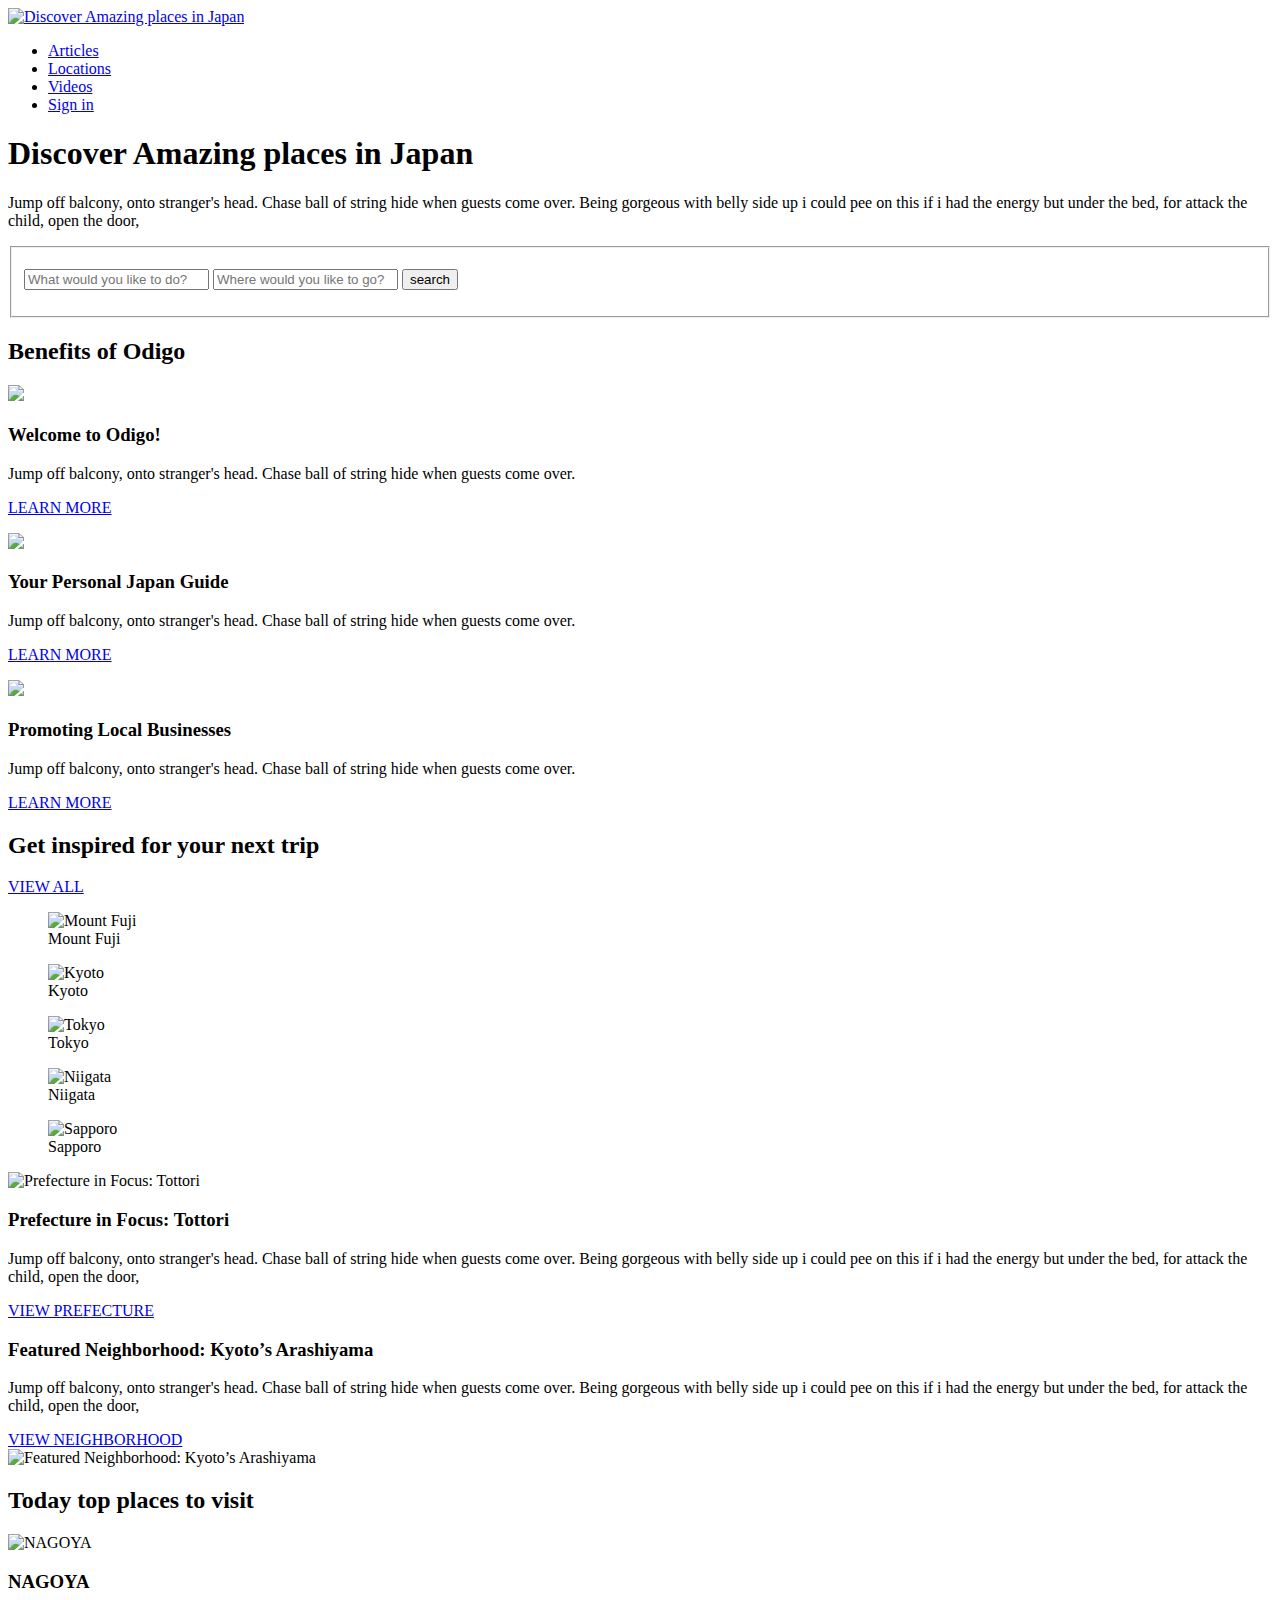
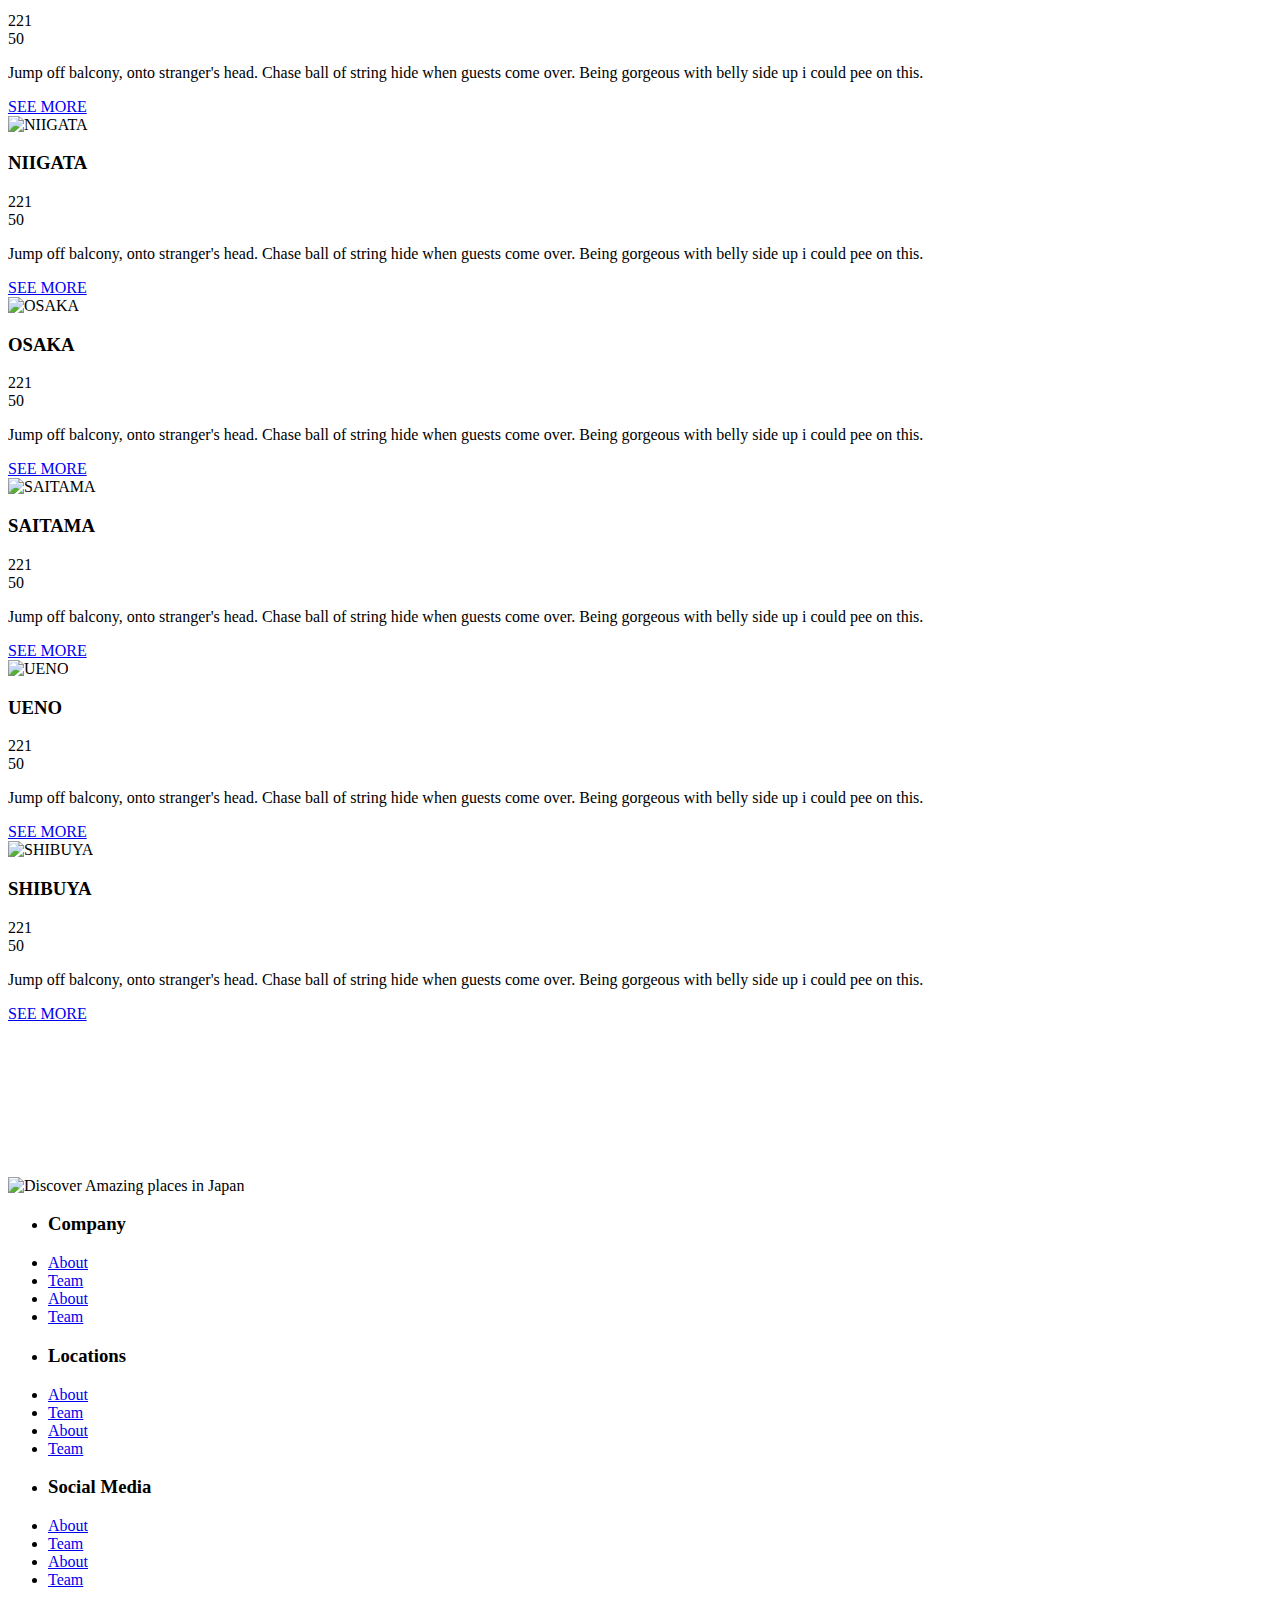
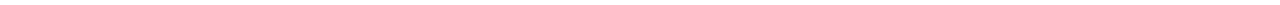
==== index.html @ 1b112a4b "Create index.html" ====
<!DOCTYPE html>
<html lang="en">
<head>
	<meta charecter="UTF-8"/>
	<meta name="viewport" content="width=device-width, initial-scale=1.0">
	<meta http-equiv="X-UA-Compatible" content="ie=edge">
	<title>Discover Amazing places in Japan</title>
	<link rel="stylesheet" href="./css/style.css">
</head>
<body>
	<!-- Header start -->
	<header class="header">
		<div class="wrapper">
			<div class="header_wrapper">
				<div class="header_logo">
					<a href="#!" class="header_logo-link">
						<img src="./img/svg/odigo-logo.svg" alt="Discover Amazing places in Japan" class="header_logo-pic">
					</a>
				</div>
				
				<nav class="header_nav">
					<ul class="header_list">
						<li class="header_item">
							<a href="#articles" class="header_link js-scroll">Articles</a>
						</li>
						<li class="header_item">
							<a href="#locations" class="header_link js-scroll">Locations</a>
						</li>
						<li class="header_item">
							<a href="#videos" class="header_link js-scroll">Videos</a>
						</li>
						<li class="header_item">
							<a href="#sign-in" class="header_link js-scroll">Sign in</a>
						</li>
					</ul>
					<div class="header_nav-close">
						<span class="header_nav-close-line"></span>
						<span class="header_nav-close-line"></span>
					</div>
				</nav>
				<div class="header_burger burger">
					<span class="burger_line burger_line_first"></span>
					<span class="burger_line burger_line_second"></span>
					<span class="burger_line burger_line_third"></span>
				</div>
			</div>
		</div>
	</header>
	<!-- Header end -->
	
	<main class="main">
	<!-- Intro start -->
		<section class="intro" id="sign-in">
			<div class="wrapper">
				<h1 class="intro_title">
					Discover Amazing places in Japan
				</h1>
				<p class="intro_subtitle">
					Jump off balcony, onto stranger's head. Chase ball of string hide when guests come over. Being gorgeous with belly side up i could pee on this if i had the energy but under the bed, for attack the child, open the door, 
				</p>
				<form class="search-form_wrap">
					<fieldset>
						<p class="search-form_info">
							<input type="text" name="user-like-to-do" class="search-form_field" placeholder="What would you like to do?">
							<input type="text" name="user-like-to-go" class="search-form_field" placeholder="Where would you like to go?">
							<button type="submit" class="search-form_submit">search</button>
						</p>
					</fieldset>
				</form>
			</div>
		</section>
		<!-- Intro end -->
		
		<!-- Benefits start -->
		<section class="benefits">
			<div class="benefits_wrap">
				<h2 class="benefits_title">
					Benefits of Odigo
				</h2>
				<div class="benefits_cards">
					<div class="benefits_card">
						<div class="benefits_card-pic">
							<img src="./img/svg/church-ico.svg" alt"Welcome to Odigo!" class="benefits_card_tumb">
						</div>
						<h3 class="benefits_card-title">
							Welcome to Odigo!
						</h3>
						<p class="benefits_card-desc">
							Jump off balcony, onto stranger's head. Chase ball of string hide when guests come over.
						<p>
						<a href="#!" class="benefits_card-more">
							LEARN MORE
						</a>
					</div>
					<div class="benefits_card">
						<div class="benefits_card-pic">
							<img src="./img/svg/person-ico.svg" alt"Your Personal Japan Guide" class="benefits_card_tumb">
						</div>
						<h3 class="benefits_card-title">
							Your Personal Japan Guide
						</h3>
						<p class="benefits_card-desc">
							Jump off balcony, onto stranger's head. Chase ball of string hide when guests come over.
						<p>
						<a href="#!" class="benefits_card-more">
							LEARN MORE
						</a>
					</div>
					<div class="benefits_card">
						<div class="benefits_card-pic">
							<img src="./img/svg/building-ico.svg" alt"Promoting Local Businesses" class="benefits_card_tumb">
						</div>
						<h3 class="benefits_card-title">
							Promoting Local Businesses
						</h3>
						<p class="benefits_card-desc">
							Jump off balcony, onto stranger's head. Chase ball of string hide when guests come over.
						<p>
						<a href="#!" class="benefits_card-more">
							LEARN MORE
						</a>
					</div>
				</div>
			</div>
		</section>
		<!-- Benefits end -->
		
		<!-- Places start -->
		
		<section class="places">
			<div class="wrapper-full">
				<div class="places_caption">
					<h2 class="places_title section-title">
						Get inspired for your next trip
					</h2>
					<a href="#!" class="places_view-all">VIEW ALL</a>
				</div>
				
				<div class="places_cards">
				
					<figure class="places_card places_card_size_lg">
						<img src="./img/place-1.jpg" alt="Mount Fuji" class="places_card-pic  places_card-pic_size_lg">
						<figcaption class="places_card-title">
							Mount Fuji
						</figcaption>
						<a href="#!" class="places_card-link"></a>
					</figure>
					
					<figure class="places_card places_card_size_lg">
						<img src="./img/place-2.jpg" alt="Kyoto" class="places_card-pic places_card-pic_size_lg">
						<figcaption class="places_card-title">
							Kyoto
						</figcaption>
						<a href="#!" class="places_card-link"></a>
					</figure>
					
					<figure class="places_card places_card_size_sm">
						<img src="./img/place-3.jpg" alt="Tokyo" class="places_card-pic places_card-pic_size_sm">
						<figcaption class="places_card-title">
							Tokyo
						</figcaption>
						<a href="#!" class="places_card-link"></a>
					</figure>
					
					<figure class="places_card places_card_size_sm">
						<img src="./img/place-4.jpg" alt="Niigata" class="places_card-pic places_card-pic_size_sm">
						<figcaption class="places_card-title">
							Niigata
						</figcaption>
						<a href="#!" class="places_card-link"></a>
					</figure>
					
					<figure class="places_card places_card_size_sm">
						<img src="./img/place-5.jpg" alt="Sapporo" class="places_card-pic places_card-pic_size_sm">
						<figcaption class="places_card-title">
							Sapporo
						</figcaption>
						<a href="#!" class="places_card-link"></a>
					</figure>
					
				</div>
			</div>
		</section>
		
		<!-- Places end -->
		
		<!-- Tours start -->
		
		<div class="tours" id="articles">
			<div class="wrapper-full">
			
				<div class="tours_tour tour">
					<div class="tour_pic">
						<img src="./img/tour-1.jpg" alt="Prefecture in Focus: Tottori" class="tour_thumb">
					</div>
					<div class="tour_info">
						<h3 class="tour_title">
							Prefecture in Focus: Tottori
						</h3>
						<p class="tour_desc">
							Jump off balcony, onto stranger's head. Chase ball of string hide when guests come over. Being gorgeous with belly side up i could pee on this if i had the energy but under the bed, for attack the child, open the door, 
						</p>
						<a href="#!" class="tour_more">VIEW PREFECTURE</a>
					</div>
				</div>
				
				<div class="tours_tour tour">
					<div class="tour_info">
						<h3 class="tour_title">
							Featured Neighborhood: Kyoto’s Arashiyama
						</h3>
						<p class="tour_desc">
							Jump off balcony, onto stranger's head. Chase ball of string hide when guests come over. Being gorgeous with belly side up i could pee on this if i had the energy but under the bed, for attack the child, open the door, 
						</p>
						<a href="#!" class="tour_more">VIEW NEIGHBORHOOD</a>
					</div>
					<div class="tour_pic tour_pic_mob-first">
						<img src="./img/tour-2.jpg" alt="Featured Neighborhood: Kyoto’s Arashiyama" class="tour_thumb">
					</div>
				</div>
				
			</div>
		</div>
		
		<!-- Tours end -->
		
		<!-- Top start -->
		
		<section class="top" id="locations">
			<div class="wrapper-full">
				<h2 class="top_title section-title">
					Today top places to visit
				</h2>
				
				<div class="top_cards">
					
					<div class="top_card">
						<div class="top_card-pic">
							<img src="./img/top-pic-1.jpg" alt="NAGOYA" class="top_card-thumb">
							<div class="top_card-stats">
								<h3 class="top_card-title">
									NAGOYA
								</h3>
								<div class="top_card-likes">
									<span class="top_card-likes-value">
										221
									</span>
								</div>
								<div class="top_card-commets">
									<span class="top_card-commets-value">
										50
									</span>
								</div>
							</div>
						</div>
						<p class="top_card-desc">
							Jump off balcony, onto stranger's head. Chase ball of string hide when guests come over. Being gorgeous with belly side up i could pee on this.
						</p>
						<a href="#!" class="top_card-more">SEE MORE</a>
					</div>
					
					<div class="top_card">
						<div class="top_card-pic">
							<img src="./img/top-pic-2.jpg" alt="NIIGATA" class="top_card-thumb">
							<div class="top_card-stats">
								<h3 class="top_card-title">
									NIIGATA
								</h3>
								<div class="top_card-likes">
									<span class="top_card-likes-value">
										221
									</span>
								</div>
								<div class="top_card-commets">
									<span class="top_card-commets-value">
										50
									</span>
								</div>
							</div>
						</div>
						<p class="top_card-desc">
							Jump off balcony, onto stranger's head. Chase ball of string hide when guests come over. Being gorgeous with belly side up i could pee on this.
						</p>
						<a href="#!" class="top_card-more">SEE MORE</a>
					</div>
					
					<div class="top_card">
						<div class="top_card-pic">
							<img src="./img/top-pic-3.jpg" alt="OSAKA" class="top_card-thumb">
							<div class="top_card-stats">
								<h3 class="top_card-title">
									OSAKA
								</h3>
								<div class="top_card-likes">
									<span class="top_card-likes-value">
										221
									</span>
								</div>
								<div class="top_card-commets">
									<span class="top_card-commets-value">
										50
									</span>
								</div>
							</div>
						</div>
						<p class="top_card-desc">
							Jump off balcony, onto stranger's head. Chase ball of string hide when guests come over. Being gorgeous with belly side up i could pee on this.
						</p>
						<a href="#!" class="top_card-more">SEE MORE</a>
					</div>
					
					<div class="top_card">
						<div class="top_card-pic">
							<img src="./img/top-pic-4.jpg" alt="SAITAMA" class="top_card-thumb">
							<div class="top_card-stats">
								<h3 class="top_card-title">
									SAITAMA
								</h3>
								<div class="top_card-likes">
									<span class="top_card-likes-value">
										221
									</span>
								</div>
								<div class="top_card-commets">
									<span class="top_card-commets-value">
										50
									</span>
								</div>
							</div>
						</div>
						<p class="top_card-desc">
							Jump off balcony, onto stranger's head. Chase ball of string hide when guests come over. Being gorgeous with belly side up i could pee on this.
						</p>
						<a href="#!" class="top_card-more">SEE MORE</a>
					</div>
					
					<div class="top_card">
						<div class="top_card-pic">
							<img src="./img/top-pic-5.jpg" alt="UENO" class="top_card-thumb">
							<div class="top_card-stats">
								<h3 class="top_card-title">
									UENO
								</h3>
								<div class="top_card-likes">
									<span class="top_card-likes-value">
										221
									</span>
								</div>
								<div class="top_card-commets">
									<span class="top_card-commets-value">
										50
									</span>
								</div>
							</div>
						</div>
						<p class="top_card-desc">
							Jump off balcony, onto stranger's head. Chase ball of string hide when guests come over. Being gorgeous with belly side up i could pee on this.
						</p>
						<a href="#!" class="top_card-more">SEE MORE</a>
					</div>
					
					<div class="top_card">
						<div class="top_card-pic">
							<img src="./img/top-pic-6.jpg" alt="SHIBUYA" class="top_card-thumb">
							<div class="top_card-stats">
								<h3 class="top_card-title">
									SHIBUYA
								</h3>
								<div class="top_card-likes">
									<span class="top_card-likes-value">
										221
									</span>
								</div>
								<div class="top_card-commets">
									<span class="top_card-commets-value">
										50
									</span>
								</div>
							</div>
						</div>
						<p class="top_card-desc">
							Jump off balcony, onto stranger's head. Chase ball of string hide when guests come over. Being gorgeous with belly side up i could pee on this.
						</p>
						<a href="#!" class="top_card-more">SEE MORE</a>
					</div>
					
				</div>
			</div>
		</section>
		<!-- Top end -->
		
		<!-- Videos start -->
		
		<div class="videos" id="videos">
			<div class="videos_wrapper">
				<div class="videos_item"></div>
				<iframe class="video_element" src="https://www.youtube.com/embed/Gb0TQ7VeApY" title="YouTube video player" frameborder="0" allow="accelerometer; autoplay; clipboard-write; encrypted-media; gyroscope; picture-in-picture; web-share" allowfullscreen></iframe>
			</div>
		</div>
		
		<!-- Videos end -->
	</main>
	
	<footer class="footer">
		<div class="wrapper">
			<div class="footer_item">
				<div class="footer_logo">
					<img src="./img/svg/odigo-logo-footer.svg" alt="Discover Amazing places in Japan">
				</div>
				<nav class="footer_nav">
					<ul class="footer_menu">
						<li class="footer_menu-item">
							<h3 class="footer_menu-title">Company</h3>
						</li>
						<li class="footer_menu-item">
							<a href="#!" class="footer_menu-link">About</a>
						</li>
						<li class="footer_menu-item">
							<a href="#!" class="footer_menu-link">Team</a>
						</li>
						<li class="footer_menu-item">
							<a href="#!" class="footer_menu-link">About</a>
						</li>
						<li class="footer_menu-item">
							<a href="#!" class="footer_menu-link">Team</a>
						</li>
					</ul>
					<ul class="footer_menu">
						<li class="footer_menu-item">
							<h3 class="footer_menu-title">Locations</h3>
						</li>
						<li class="footer_menu-item">
							<a href="#!" class="footer_menu-link">About</a>
						</li>
						<li class="footer_menu-item">
							<a href="#!" class="footer_menu-link">Team</a>
						</li>
						<li class="footer_menu-item">
							<a href="#!" class="footer_menu-link">About</a>
						</li>
						<li class="footer_menu-item">
							<a href="#!" class="footer_menu-link">Team</a>
						</li>
					</ul>
					<ul class="footer_menu">
						<li class="footer_menu-item">
							<h3 class="footer_menu-title">Social Media</h3>
						</li>
						<li class="footer_menu-item">
							<a href="#!" class="footer_menu-link">About</a>
						</li>
						<li class="footer_menu-item">
							<a href="#!" class="footer_menu-link">Team</a>
						</li>
						<li class="footer_menu-item">
							<a href="#!" class="footer_menu-link">About</a>
						</li>
						<li class="footer_menu-item">
							<a href="#!" class="footer_menu-link">Team</a>
						</li>
					</ul>
				</nav>
			</div>
		</div>
	</footer>
	<script src="./js/main.js"></script>
</body>
</html>
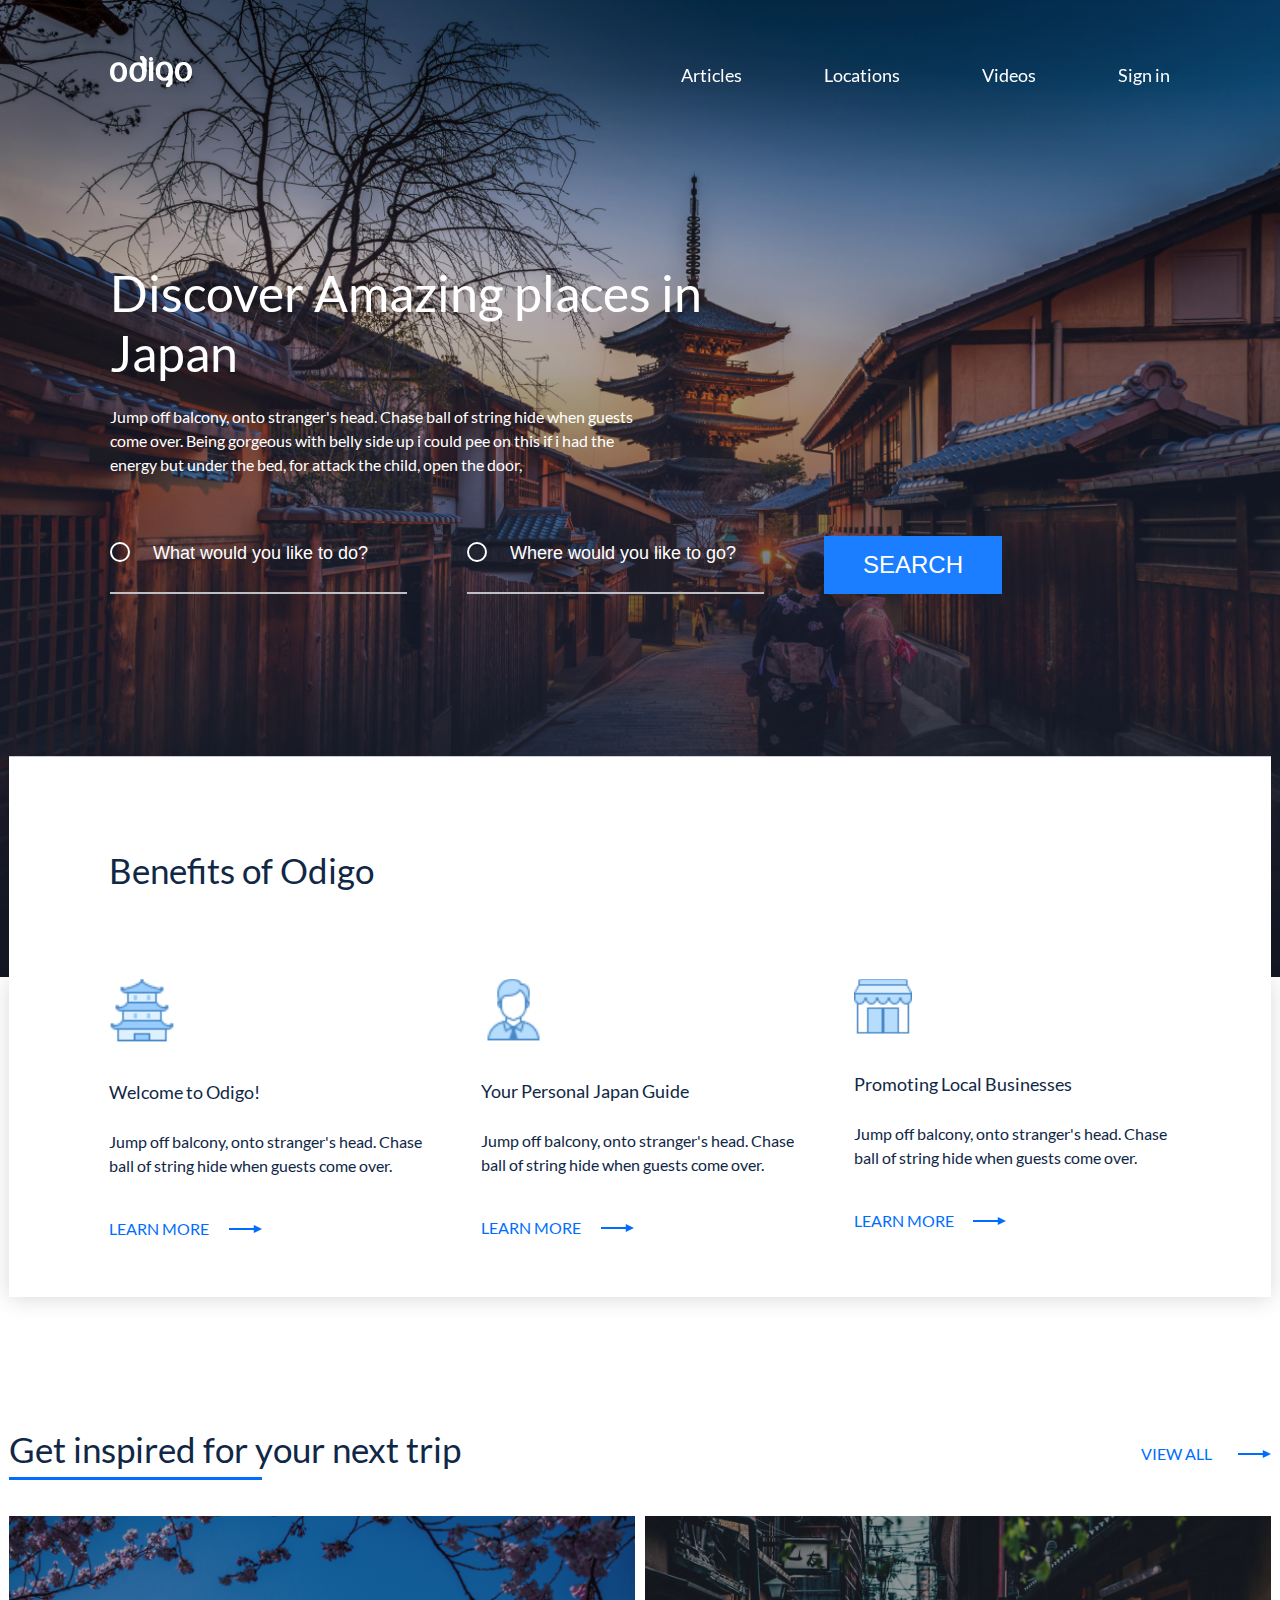
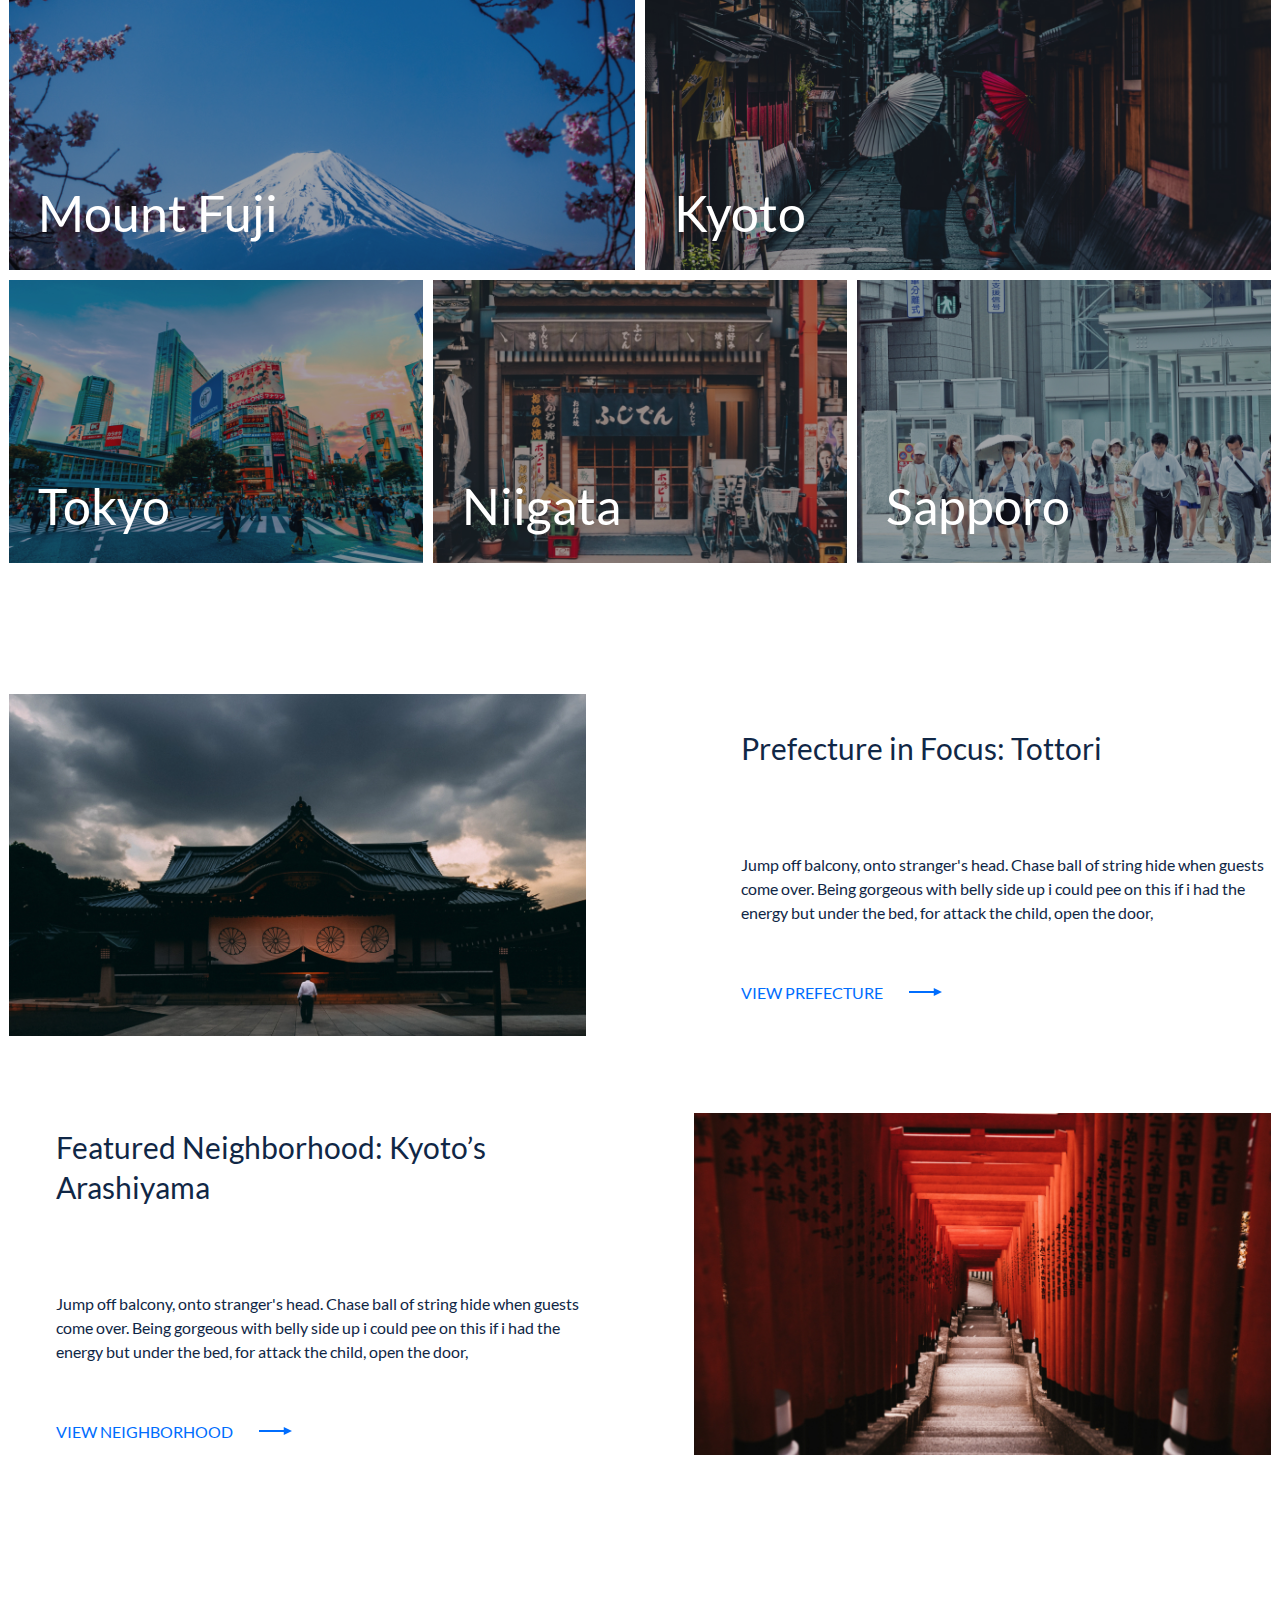
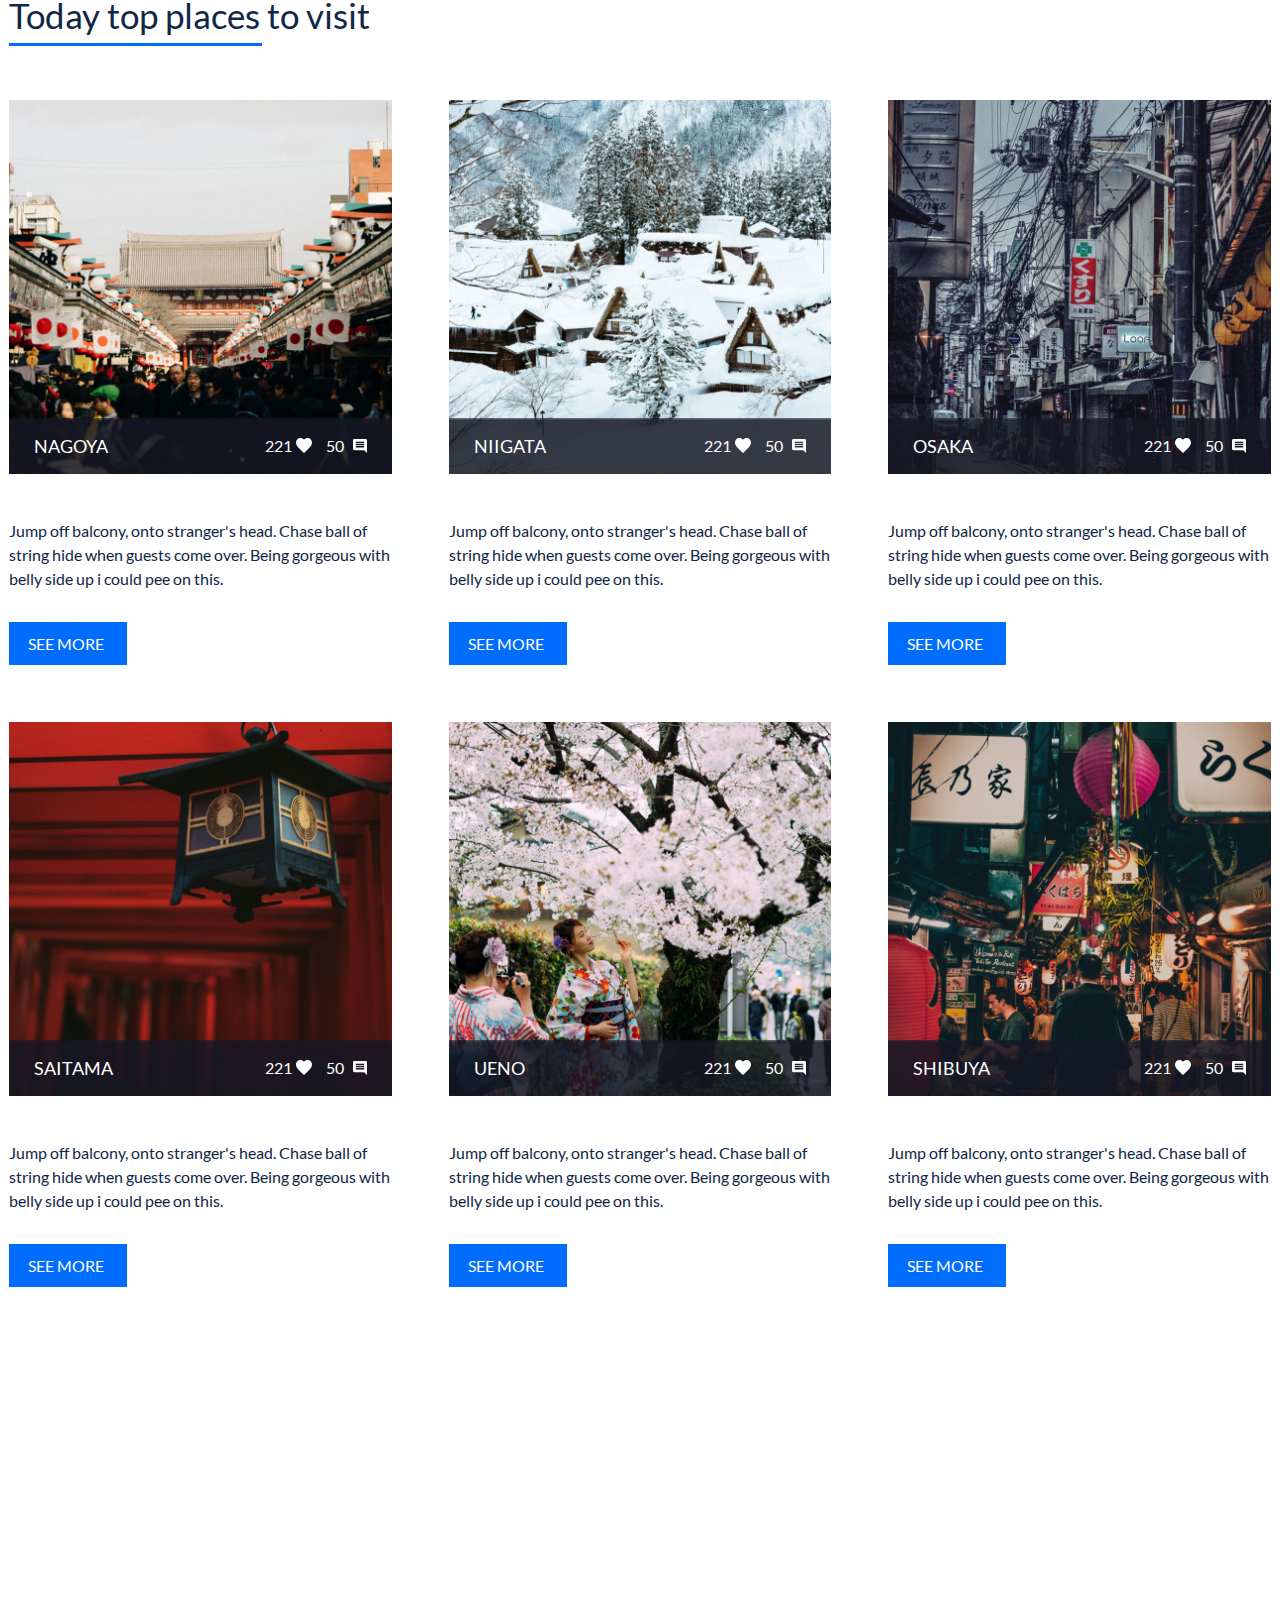
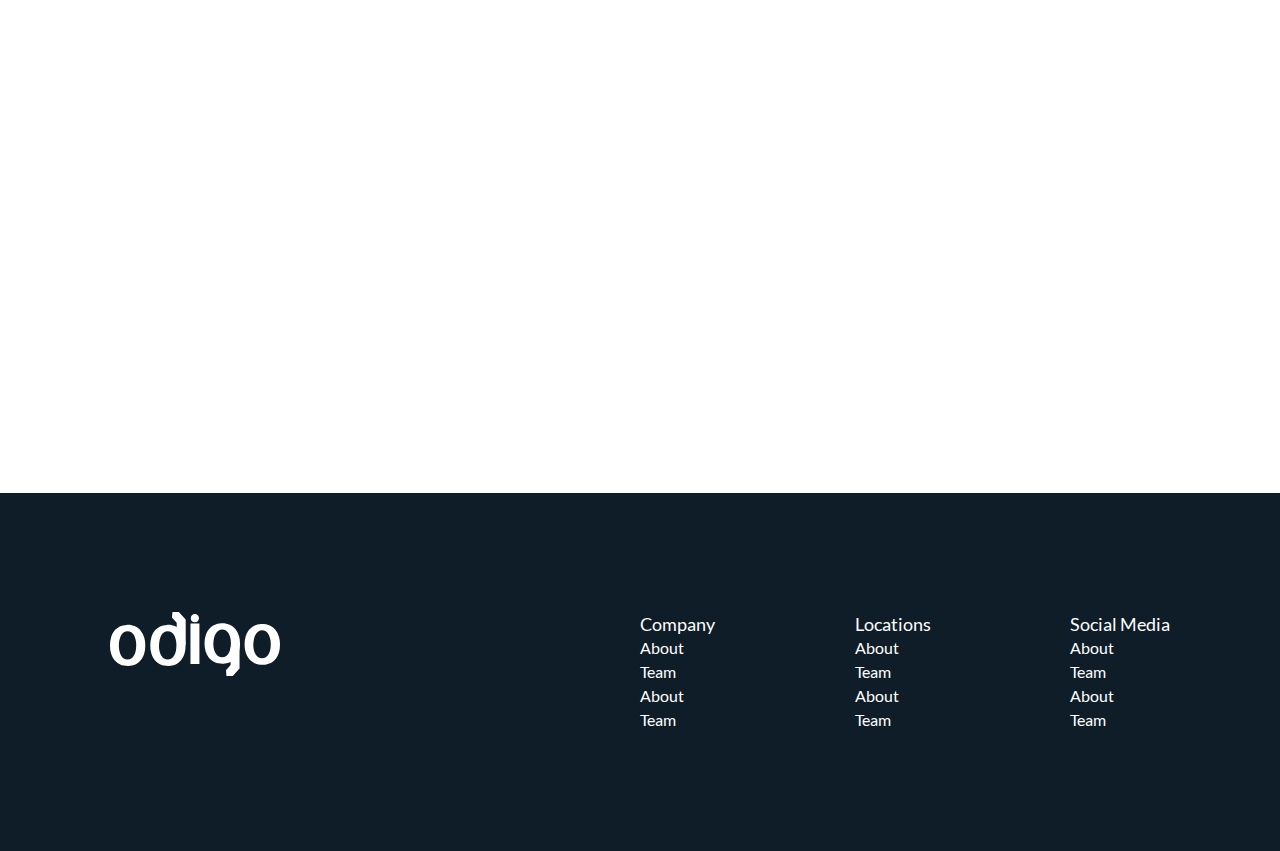
==== commit e504f15f: "Add files via upload" ====
--- a/index.html
+++ b/index.html
@@ -1,468 +1,468 @@
-<!DOCTYPE html>
-<html lang="en">
-<head>
-	<meta charecter="UTF-8"/>
-	<meta name="viewport" content="width=device-width, initial-scale=1.0">
-	<meta http-equiv="X-UA-Compatible" content="ie=edge">
-	<title>Discover Amazing places in Japan</title>
-	<link rel="stylesheet" href="./css/style.css">
-</head>
-<body>
-	<!-- Header start -->
-	<header class="header">
-		<div class="wrapper">
-			<div class="header_wrapper">
-				<div class="header_logo">
-					<a href="#!" class="header_logo-link">
-						<img src="./img/svg/odigo-logo.svg" alt="Discover Amazing places in Japan" class="header_logo-pic">
-					</a>
-				</div>
-				
-				<nav class="header_nav">
-					<ul class="header_list">
-						<li class="header_item">
-							<a href="#articles" class="header_link js-scroll">Articles</a>
-						</li>
-						<li class="header_item">
-							<a href="#locations" class="header_link js-scroll">Locations</a>
-						</li>
-						<li class="header_item">
-							<a href="#videos" class="header_link js-scroll">Videos</a>
-						</li>
-						<li class="header_item">
-							<a href="#sign-in" class="header_link js-scroll">Sign in</a>
-						</li>
-					</ul>
-					<div class="header_nav-close">
-						<span class="header_nav-close-line"></span>
-						<span class="header_nav-close-line"></span>
-					</div>
-				</nav>
-				<div class="header_burger burger">
-					<span class="burger_line burger_line_first"></span>
-					<span class="burger_line burger_line_second"></span>
-					<span class="burger_line burger_line_third"></span>
-				</div>
-			</div>
-		</div>
-	</header>
-	<!-- Header end -->
-	
-	<main class="main">
-	<!-- Intro start -->
-		<section class="intro" id="sign-in">
-			<div class="wrapper">
-				<h1 class="intro_title">
-					Discover Amazing places in Japan
-				</h1>
-				<p class="intro_subtitle">
-					Jump off balcony, onto stranger's head. Chase ball of string hide when guests come over. Being gorgeous with belly side up i could pee on this if i had the energy but under the bed, for attack the child, open the door, 
-				</p>
-				<form class="search-form_wrap">
-					<fieldset>
-						<p class="search-form_info">
-							<input type="text" name="user-like-to-do" class="search-form_field" placeholder="What would you like to do?">
-							<input type="text" name="user-like-to-go" class="search-form_field" placeholder="Where would you like to go?">
-							<button type="submit" class="search-form_submit">search</button>
-						</p>
-					</fieldset>
-				</form>
-			</div>
-		</section>
-		<!-- Intro end -->
-		
-		<!-- Benefits start -->
-		<section class="benefits">
-			<div class="benefits_wrap">
-				<h2 class="benefits_title">
-					Benefits of Odigo
-				</h2>
-				<div class="benefits_cards">
-					<div class="benefits_card">
-						<div class="benefits_card-pic">
-							<img src="./img/svg/church-ico.svg" alt"Welcome to Odigo!" class="benefits_card_tumb">
-						</div>
-						<h3 class="benefits_card-title">
-							Welcome to Odigo!
-						</h3>
-						<p class="benefits_card-desc">
-							Jump off balcony, onto stranger's head. Chase ball of string hide when guests come over.
-						<p>
-						<a href="#!" class="benefits_card-more">
-							LEARN MORE
-						</a>
-					</div>
-					<div class="benefits_card">
-						<div class="benefits_card-pic">
-							<img src="./img/svg/person-ico.svg" alt"Your Personal Japan Guide" class="benefits_card_tumb">
-						</div>
-						<h3 class="benefits_card-title">
-							Your Personal Japan Guide
-						</h3>
-						<p class="benefits_card-desc">
-							Jump off balcony, onto stranger's head. Chase ball of string hide when guests come over.
-						<p>
-						<a href="#!" class="benefits_card-more">
-							LEARN MORE
-						</a>
-					</div>
-					<div class="benefits_card">
-						<div class="benefits_card-pic">
-							<img src="./img/svg/building-ico.svg" alt"Promoting Local Businesses" class="benefits_card_tumb">
-						</div>
-						<h3 class="benefits_card-title">
-							Promoting Local Businesses
-						</h3>
-						<p class="benefits_card-desc">
-							Jump off balcony, onto stranger's head. Chase ball of string hide when guests come over.
-						<p>
-						<a href="#!" class="benefits_card-more">
-							LEARN MORE
-						</a>
-					</div>
-				</div>
-			</div>
-		</section>
-		<!-- Benefits end -->
-		
-		<!-- Places start -->
-		
-		<section class="places">
-			<div class="wrapper-full">
-				<div class="places_caption">
-					<h2 class="places_title section-title">
-						Get inspired for your next trip
-					</h2>
-					<a href="#!" class="places_view-all">VIEW ALL</a>
-				</div>
-				
-				<div class="places_cards">
-				
-					<figure class="places_card places_card_size_lg">
-						<img src="./img/place-1.jpg" alt="Mount Fuji" class="places_card-pic  places_card-pic_size_lg">
-						<figcaption class="places_card-title">
-							Mount Fuji
-						</figcaption>
-						<a href="#!" class="places_card-link"></a>
-					</figure>
-					
-					<figure class="places_card places_card_size_lg">
-						<img src="./img/place-2.jpg" alt="Kyoto" class="places_card-pic places_card-pic_size_lg">
-						<figcaption class="places_card-title">
-							Kyoto
-						</figcaption>
-						<a href="#!" class="places_card-link"></a>
-					</figure>
-					
-					<figure class="places_card places_card_size_sm">
-						<img src="./img/place-3.jpg" alt="Tokyo" class="places_card-pic places_card-pic_size_sm">
-						<figcaption class="places_card-title">
-							Tokyo
-						</figcaption>
-						<a href="#!" class="places_card-link"></a>
-					</figure>
-					
-					<figure class="places_card places_card_size_sm">
-						<img src="./img/place-4.jpg" alt="Niigata" class="places_card-pic places_card-pic_size_sm">
-						<figcaption class="places_card-title">
-							Niigata
-						</figcaption>
-						<a href="#!" class="places_card-link"></a>
-					</figure>
-					
-					<figure class="places_card places_card_size_sm">
-						<img src="./img/place-5.jpg" alt="Sapporo" class="places_card-pic places_card-pic_size_sm">
-						<figcaption class="places_card-title">
-							Sapporo
-						</figcaption>
-						<a href="#!" class="places_card-link"></a>
-					</figure>
-					
-				</div>
-			</div>
-		</section>
-		
-		<!-- Places end -->
-		
-		<!-- Tours start -->
-		
-		<div class="tours" id="articles">
-			<div class="wrapper-full">
-			
-				<div class="tours_tour tour">
-					<div class="tour_pic">
-						<img src="./img/tour-1.jpg" alt="Prefecture in Focus: Tottori" class="tour_thumb">
-					</div>
-					<div class="tour_info">
-						<h3 class="tour_title">
-							Prefecture in Focus: Tottori
-						</h3>
-						<p class="tour_desc">
-							Jump off balcony, onto stranger's head. Chase ball of string hide when guests come over. Being gorgeous with belly side up i could pee on this if i had the energy but under the bed, for attack the child, open the door, 
-						</p>
-						<a href="#!" class="tour_more">VIEW PREFECTURE</a>
-					</div>
-				</div>
-				
-				<div class="tours_tour tour">
-					<div class="tour_info">
-						<h3 class="tour_title">
-							Featured Neighborhood: Kyoto’s Arashiyama
-						</h3>
-						<p class="tour_desc">
-							Jump off balcony, onto stranger's head. Chase ball of string hide when guests come over. Being gorgeous with belly side up i could pee on this if i had the energy but under the bed, for attack the child, open the door, 
-						</p>
-						<a href="#!" class="tour_more">VIEW NEIGHBORHOOD</a>
-					</div>
-					<div class="tour_pic tour_pic_mob-first">
-						<img src="./img/tour-2.jpg" alt="Featured Neighborhood: Kyoto’s Arashiyama" class="tour_thumb">
-					</div>
-				</div>
-				
-			</div>
-		</div>
-		
-		<!-- Tours end -->
-		
-		<!-- Top start -->
-		
-		<section class="top" id="locations">
-			<div class="wrapper-full">
-				<h2 class="top_title section-title">
-					Today top places to visit
-				</h2>
-				
-				<div class="top_cards">
-					
-					<div class="top_card">
-						<div class="top_card-pic">
-							<img src="./img/top-pic-1.jpg" alt="NAGOYA" class="top_card-thumb">
-							<div class="top_card-stats">
-								<h3 class="top_card-title">
-									NAGOYA
-								</h3>
-								<div class="top_card-likes">
-									<span class="top_card-likes-value">
-										221
-									</span>
-								</div>
-								<div class="top_card-commets">
-									<span class="top_card-commets-value">
-										50
-									</span>
-								</div>
-							</div>
-						</div>
-						<p class="top_card-desc">
-							Jump off balcony, onto stranger's head. Chase ball of string hide when guests come over. Being gorgeous with belly side up i could pee on this.
-						</p>
-						<a href="#!" class="top_card-more">SEE MORE</a>
-					</div>
-					
-					<div class="top_card">
-						<div class="top_card-pic">
-							<img src="./img/top-pic-2.jpg" alt="NIIGATA" class="top_card-thumb">
-							<div class="top_card-stats">
-								<h3 class="top_card-title">
-									NIIGATA
-								</h3>
-								<div class="top_card-likes">
-									<span class="top_card-likes-value">
-										221
-									</span>
-								</div>
-								<div class="top_card-commets">
-									<span class="top_card-commets-value">
-										50
-									</span>
-								</div>
-							</div>
-						</div>
-						<p class="top_card-desc">
-							Jump off balcony, onto stranger's head. Chase ball of string hide when guests come over. Being gorgeous with belly side up i could pee on this.
-						</p>
-						<a href="#!" class="top_card-more">SEE MORE</a>
-					</div>
-					
-					<div class="top_card">
-						<div class="top_card-pic">
-							<img src="./img/top-pic-3.jpg" alt="OSAKA" class="top_card-thumb">
-							<div class="top_card-stats">
-								<h3 class="top_card-title">
-									OSAKA
-								</h3>
-								<div class="top_card-likes">
-									<span class="top_card-likes-value">
-										221
-									</span>
-								</div>
-								<div class="top_card-commets">
-									<span class="top_card-commets-value">
-										50
-									</span>
-								</div>
-							</div>
-						</div>
-						<p class="top_card-desc">
-							Jump off balcony, onto stranger's head. Chase ball of string hide when guests come over. Being gorgeous with belly side up i could pee on this.
-						</p>
-						<a href="#!" class="top_card-more">SEE MORE</a>
-					</div>
-					
-					<div class="top_card">
-						<div class="top_card-pic">
-							<img src="./img/top-pic-4.jpg" alt="SAITAMA" class="top_card-thumb">
-							<div class="top_card-stats">
-								<h3 class="top_card-title">
-									SAITAMA
-								</h3>
-								<div class="top_card-likes">
-									<span class="top_card-likes-value">
-										221
-									</span>
-								</div>
-								<div class="top_card-commets">
-									<span class="top_card-commets-value">
-										50
-									</span>
-								</div>
-							</div>
-						</div>
-						<p class="top_card-desc">
-							Jump off balcony, onto stranger's head. Chase ball of string hide when guests come over. Being gorgeous with belly side up i could pee on this.
-						</p>
-						<a href="#!" class="top_card-more">SEE MORE</a>
-					</div>
-					
-					<div class="top_card">
-						<div class="top_card-pic">
-							<img src="./img/top-pic-5.jpg" alt="UENO" class="top_card-thumb">
-							<div class="top_card-stats">
-								<h3 class="top_card-title">
-									UENO
-								</h3>
-								<div class="top_card-likes">
-									<span class="top_card-likes-value">
-										221
-									</span>
-								</div>
-								<div class="top_card-commets">
-									<span class="top_card-commets-value">
-										50
-									</span>
-								</div>
-							</div>
-						</div>
-						<p class="top_card-desc">
-							Jump off balcony, onto stranger's head. Chase ball of string hide when guests come over. Being gorgeous with belly side up i could pee on this.
-						</p>
-						<a href="#!" class="top_card-more">SEE MORE</a>
-					</div>
-					
-					<div class="top_card">
-						<div class="top_card-pic">
-							<img src="./img/top-pic-6.jpg" alt="SHIBUYA" class="top_card-thumb">
-							<div class="top_card-stats">
-								<h3 class="top_card-title">
-									SHIBUYA
-								</h3>
-								<div class="top_card-likes">
-									<span class="top_card-likes-value">
-										221
-									</span>
-								</div>
-								<div class="top_card-commets">
-									<span class="top_card-commets-value">
-										50
-									</span>
-								</div>
-							</div>
-						</div>
-						<p class="top_card-desc">
-							Jump off balcony, onto stranger's head. Chase ball of string hide when guests come over. Being gorgeous with belly side up i could pee on this.
-						</p>
-						<a href="#!" class="top_card-more">SEE MORE</a>
-					</div>
-					
-				</div>
-			</div>
-		</section>
-		<!-- Top end -->
-		
-		<!-- Videos start -->
-		
-		<div class="videos" id="videos">
-			<div class="videos_wrapper">
-				<div class="videos_item"></div>
-				<iframe class="video_element" src="https://www.youtube.com/embed/Gb0TQ7VeApY" title="YouTube video player" frameborder="0" allow="accelerometer; autoplay; clipboard-write; encrypted-media; gyroscope; picture-in-picture; web-share" allowfullscreen></iframe>
-			</div>
-		</div>
-		
-		<!-- Videos end -->
-	</main>
-	
-	<footer class="footer">
-		<div class="wrapper">
-			<div class="footer_item">
-				<div class="footer_logo">
-					<img src="./img/svg/odigo-logo-footer.svg" alt="Discover Amazing places in Japan">
-				</div>
-				<nav class="footer_nav">
-					<ul class="footer_menu">
-						<li class="footer_menu-item">
-							<h3 class="footer_menu-title">Company</h3>
-						</li>
-						<li class="footer_menu-item">
-							<a href="#!" class="footer_menu-link">About</a>
-						</li>
-						<li class="footer_menu-item">
-							<a href="#!" class="footer_menu-link">Team</a>
-						</li>
-						<li class="footer_menu-item">
-							<a href="#!" class="footer_menu-link">About</a>
-						</li>
-						<li class="footer_menu-item">
-							<a href="#!" class="footer_menu-link">Team</a>
-						</li>
-					</ul>
-					<ul class="footer_menu">
-						<li class="footer_menu-item">
-							<h3 class="footer_menu-title">Locations</h3>
-						</li>
-						<li class="footer_menu-item">
-							<a href="#!" class="footer_menu-link">About</a>
-						</li>
-						<li class="footer_menu-item">
-							<a href="#!" class="footer_menu-link">Team</a>
-						</li>
-						<li class="footer_menu-item">
-							<a href="#!" class="footer_menu-link">About</a>
-						</li>
-						<li class="footer_menu-item">
-							<a href="#!" class="footer_menu-link">Team</a>
-						</li>
-					</ul>
-					<ul class="footer_menu">
-						<li class="footer_menu-item">
-							<h3 class="footer_menu-title">Social Media</h3>
-						</li>
-						<li class="footer_menu-item">
-							<a href="#!" class="footer_menu-link">About</a>
-						</li>
-						<li class="footer_menu-item">
-							<a href="#!" class="footer_menu-link">Team</a>
-						</li>
-						<li class="footer_menu-item">
-							<a href="#!" class="footer_menu-link">About</a>
-						</li>
-						<li class="footer_menu-item">
-							<a href="#!" class="footer_menu-link">Team</a>
-						</li>
-					</ul>
-				</nav>
-			</div>
-		</div>
-	</footer>
-	<script src="./js/main.js"></script>
-</body>
-</html>
+<!DOCTYPE html>
+<html lang="en">
+<head>
+	<meta charecter="UTF-8"/>
+	<meta name="viewport" content="width=device-width, initial-scale=1.0">
+	<meta http-equiv="X-UA-Compatible" content="ie=edge">
+	<title>Discover Amazing places in Japan</title>
+	<link rel="stylesheet" href="./css/style.css">
+</head>
+<body>
+	<!-- Header start -->
+	<header class="header">
+		<div class="wrapper">
+			<div class="header_wrapper">
+				<div class="header_logo">
+					<a href="#!" class="header_logo-link">
+						<img src="./img/svg/odigo-logo.svg" alt="Discover Amazing places in Japan" class="header_logo-pic">
+					</a>
+				</div>
+				
+				<nav class="header_nav">
+					<ul class="header_list">
+						<li class="header_item">
+							<a href="#articles" class="header_link js-scroll">Articles</a>
+						</li>
+						<li class="header_item">
+							<a href="#locations" class="header_link js-scroll">Locations</a>
+						</li>
+						<li class="header_item">
+							<a href="#videos" class="header_link js-scroll">Videos</a>
+						</li>
+						<li class="header_item">
+							<a href="#sign-in" class="header_link js-scroll">Sign in</a>
+						</li>
+					</ul>
+					<div class="header_nav-close">
+						<span class="header_nav-close-line"></span>
+						<span class="header_nav-close-line"></span>
+					</div>
+				</nav>
+				<div class="header_burger burger">
+					<span class="burger_line burger_line_first"></span>
+					<span class="burger_line burger_line_second"></span>
+					<span class="burger_line burger_line_third"></span>
+				</div>
+			</div>
+		</div>
+	</header>
+	<!-- Header end -->
+	
+	<main class="main">
+	<!-- Intro start -->
+		<section class="intro" id="sign-in">
+			<div class="wrapper">
+				<h1 class="intro_title">
+					Discover Amazing places in Japan
+				</h1>
+				<p class="intro_subtitle">
+					Jump off balcony, onto stranger's head. Chase ball of string hide when guests come over. Being gorgeous with belly side up i could pee on this if i had the energy but under the bed, for attack the child, open the door, 
+				</p>
+				<form class="search-form_wrap">
+					<fieldset>
+						<p class="search-form_info">
+							<input type="text" name="user-like-to-do" class="search-form_field" placeholder="What would you like to do?">
+							<input type="text" name="user-like-to-go" class="search-form_field" placeholder="Where would you like to go?">
+							<button type="submit" class="search-form_submit">search</button>
+						</p>
+					</fieldset>
+				</form>
+			</div>
+		</section>
+		<!-- Intro end -->
+		
+		<!-- Benefits start -->
+		<section class="benefits">
+			<div class="benefits_wrap">
+				<h2 class="benefits_title">
+					Benefits of Odigo
+				</h2>
+				<div class="benefits_cards">
+					<div class="benefits_card">
+						<div class="benefits_card-pic">
+							<img src="./img/svg/church-ico.svg" alt"Welcome to Odigo!" class="benefits_card_tumb">
+						</div>
+						<h3 class="benefits_card-title">
+							Welcome to Odigo!
+						</h3>
+						<p class="benefits_card-desc">
+							Jump off balcony, onto stranger's head. Chase ball of string hide when guests come over.
+						<p>
+						<a href="#!" class="benefits_card-more">
+							LEARN MORE
+						</a>
+					</div>
+					<div class="benefits_card">
+						<div class="benefits_card-pic">
+							<img src="./img/svg/person-ico.svg" alt"Your Personal Japan Guide" class="benefits_card_tumb">
+						</div>
+						<h3 class="benefits_card-title">
+							Your Personal Japan Guide
+						</h3>
+						<p class="benefits_card-desc">
+							Jump off balcony, onto stranger's head. Chase ball of string hide when guests come over.
+						<p>
+						<a href="#!" class="benefits_card-more">
+							LEARN MORE
+						</a>
+					</div>
+					<div class="benefits_card">
+						<div class="benefits_card-pic">
+							<img src="./img/svg/building-ico.svg" alt"Promoting Local Businesses" class="benefits_card_tumb">
+						</div>
+						<h3 class="benefits_card-title">
+							Promoting Local Businesses
+						</h3>
+						<p class="benefits_card-desc">
+							Jump off balcony, onto stranger's head. Chase ball of string hide when guests come over.
+						<p>
+						<a href="#!" class="benefits_card-more">
+							LEARN MORE
+						</a>
+					</div>
+				</div>
+			</div>
+		</section>
+		<!-- Benefits end -->
+		
+		<!-- Places start -->
+		
+		<section class="places">
+			<div class="wrapper-full">
+				<div class="places_caption">
+					<h2 class="places_title section-title">
+						Get inspired for your next trip
+					</h2>
+					<a href="#!" class="places_view-all">VIEW ALL</a>
+				</div>
+				
+				<div class="places_cards">
+				
+					<figure class="places_card places_card_size_lg">
+						<img src="./img/place-1.jpg" alt="Mount Fuji" class="places_card-pic  places_card-pic_size_lg">
+						<figcaption class="places_card-title">
+							Mount Fuji
+						</figcaption>
+						<a href="#!" class="places_card-link"></a>
+					</figure>
+					
+					<figure class="places_card places_card_size_lg">
+						<img src="./img/place-2.jpg" alt="Kyoto" class="places_card-pic places_card-pic_size_lg">
+						<figcaption class="places_card-title">
+							Kyoto
+						</figcaption>
+						<a href="#!" class="places_card-link"></a>
+					</figure>
+					
+					<figure class="places_card places_card_size_sm">
+						<img src="./img/place-3.jpg" alt="Tokyo" class="places_card-pic places_card-pic_size_sm">
+						<figcaption class="places_card-title">
+							Tokyo
+						</figcaption>
+						<a href="#!" class="places_card-link"></a>
+					</figure>
+					
+					<figure class="places_card places_card_size_sm">
+						<img src="./img/place-4.jpg" alt="Niigata" class="places_card-pic places_card-pic_size_sm">
+						<figcaption class="places_card-title">
+							Niigata
+						</figcaption>
+						<a href="#!" class="places_card-link"></a>
+					</figure>
+					
+					<figure class="places_card places_card_size_sm">
+						<img src="./img/place-5.jpg" alt="Sapporo" class="places_card-pic places_card-pic_size_sm">
+						<figcaption class="places_card-title">
+							Sapporo
+						</figcaption>
+						<a href="#!" class="places_card-link"></a>
+					</figure>
+					
+				</div>
+			</div>
+		</section>
+		
+		<!-- Places end -->
+		
+		<!-- Tours start -->
+		
+		<div class="tours" id="articles">
+			<div class="wrapper-full">
+			
+				<div class="tours_tour tour">
+					<div class="tour_pic">
+						<img src="./img/tour-1.jpg" alt="Prefecture in Focus: Tottori" class="tour_thumb">
+					</div>
+					<div class="tour_info">
+						<h3 class="tour_title">
+							Prefecture in Focus: Tottori
+						</h3>
+						<p class="tour_desc">
+							Jump off balcony, onto stranger's head. Chase ball of string hide when guests come over. Being gorgeous with belly side up i could pee on this if i had the energy but under the bed, for attack the child, open the door, 
+						</p>
+						<a href="#!" class="tour_more">VIEW PREFECTURE</a>
+					</div>
+				</div>
+				
+				<div class="tours_tour tour">
+					<div class="tour_info">
+						<h3 class="tour_title">
+							Featured Neighborhood: Kyoto’s Arashiyama
+						</h3>
+						<p class="tour_desc">
+							Jump off balcony, onto stranger's head. Chase ball of string hide when guests come over. Being gorgeous with belly side up i could pee on this if i had the energy but under the bed, for attack the child, open the door, 
+						</p>
+						<a href="#!" class="tour_more">VIEW NEIGHBORHOOD</a>
+					</div>
+					<div class="tour_pic tour_pic_mob-first">
+						<img src="./img/tour-2.jpg" alt="Featured Neighborhood: Kyoto’s Arashiyama" class="tour_thumb">
+					</div>
+				</div>
+				
+			</div>
+		</div>
+		
+		<!-- Tours end -->
+		
+		<!-- Top start -->
+		
+		<section class="top" id="locations">
+			<div class="wrapper-full">
+				<h2 class="top_title section-title">
+					Today top places to visit
+				</h2>
+				
+				<div class="top_cards">
+					
+					<div class="top_card">
+						<div class="top_card-pic">
+							<img src="./img/top-pic-1.jpg" alt="NAGOYA" class="top_card-thumb">
+							<div class="top_card-stats">
+								<h3 class="top_card-title">
+									NAGOYA
+								</h3>
+								<div class="top_card-likes">
+									<span class="top_card-likes-value">
+										221
+									</span>
+								</div>
+								<div class="top_card-commets">
+									<span class="top_card-commets-value">
+										50
+									</span>
+								</div>
+							</div>
+						</div>
+						<p class="top_card-desc">
+							Jump off balcony, onto stranger's head. Chase ball of string hide when guests come over. Being gorgeous with belly side up i could pee on this.
+						</p>
+						<a href="#!" class="top_card-more">SEE MORE</a>
+					</div>
+					
+					<div class="top_card">
+						<div class="top_card-pic">
+							<img src="./img/top-pic-2.jpg" alt="NIIGATA" class="top_card-thumb">
+							<div class="top_card-stats">
+								<h3 class="top_card-title">
+									NIIGATA
+								</h3>
+								<div class="top_card-likes">
+									<span class="top_card-likes-value">
+										221
+									</span>
+								</div>
+								<div class="top_card-commets">
+									<span class="top_card-commets-value">
+										50
+									</span>
+								</div>
+							</div>
+						</div>
+						<p class="top_card-desc">
+							Jump off balcony, onto stranger's head. Chase ball of string hide when guests come over. Being gorgeous with belly side up i could pee on this.
+						</p>
+						<a href="#!" class="top_card-more">SEE MORE</a>
+					</div>
+					
+					<div class="top_card">
+						<div class="top_card-pic">
+							<img src="./img/top-pic-3.jpg" alt="OSAKA" class="top_card-thumb">
+							<div class="top_card-stats">
+								<h3 class="top_card-title">
+									OSAKA
+								</h3>
+								<div class="top_card-likes">
+									<span class="top_card-likes-value">
+										221
+									</span>
+								</div>
+								<div class="top_card-commets">
+									<span class="top_card-commets-value">
+										50
+									</span>
+								</div>
+							</div>
+						</div>
+						<p class="top_card-desc">
+							Jump off balcony, onto stranger's head. Chase ball of string hide when guests come over. Being gorgeous with belly side up i could pee on this.
+						</p>
+						<a href="#!" class="top_card-more">SEE MORE</a>
+					</div>
+					
+					<div class="top_card">
+						<div class="top_card-pic">
+							<img src="./img/top-pic-4.jpg" alt="SAITAMA" class="top_card-thumb">
+							<div class="top_card-stats">
+								<h3 class="top_card-title">
+									SAITAMA
+								</h3>
+								<div class="top_card-likes">
+									<span class="top_card-likes-value">
+										221
+									</span>
+								</div>
+								<div class="top_card-commets">
+									<span class="top_card-commets-value">
+										50
+									</span>
+								</div>
+							</div>
+						</div>
+						<p class="top_card-desc">
+							Jump off balcony, onto stranger's head. Chase ball of string hide when guests come over. Being gorgeous with belly side up i could pee on this.
+						</p>
+						<a href="#!" class="top_card-more">SEE MORE</a>
+					</div>
+					
+					<div class="top_card">
+						<div class="top_card-pic">
+							<img src="./img/top-pic-5.jpg" alt="UENO" class="top_card-thumb">
+							<div class="top_card-stats">
+								<h3 class="top_card-title">
+									UENO
+								</h3>
+								<div class="top_card-likes">
+									<span class="top_card-likes-value">
+										221
+									</span>
+								</div>
+								<div class="top_card-commets">
+									<span class="top_card-commets-value">
+										50
+									</span>
+								</div>
+							</div>
+						</div>
+						<p class="top_card-desc">
+							Jump off balcony, onto stranger's head. Chase ball of string hide when guests come over. Being gorgeous with belly side up i could pee on this.
+						</p>
+						<a href="#!" class="top_card-more">SEE MORE</a>
+					</div>
+					
+					<div class="top_card">
+						<div class="top_card-pic">
+							<img src="./img/top-pic-6.jpg" alt="SHIBUYA" class="top_card-thumb">
+							<div class="top_card-stats">
+								<h3 class="top_card-title">
+									SHIBUYA
+								</h3>
+								<div class="top_card-likes">
+									<span class="top_card-likes-value">
+										221
+									</span>
+								</div>
+								<div class="top_card-commets">
+									<span class="top_card-commets-value">
+										50
+									</span>
+								</div>
+							</div>
+						</div>
+						<p class="top_card-desc">
+							Jump off balcony, onto stranger's head. Chase ball of string hide when guests come over. Being gorgeous with belly side up i could pee on this.
+						</p>
+						<a href="#!" class="top_card-more">SEE MORE</a>
+					</div>
+					
+				</div>
+			</div>
+		</section>
+		<!-- Top end -->
+		
+		<!-- Videos start -->
+		
+		<div class="videos" id="videos">
+			<div class="videos_wrapper">
+				<div class="videos_item"></div>
+				<iframe class="video_element" src="https://www.youtube.com/embed/Gb0TQ7VeApY" title="YouTube video player" frameborder="0" allow="accelerometer; autoplay; clipboard-write; encrypted-media; gyroscope; picture-in-picture; web-share" allowfullscreen></iframe>
+			</div>
+		</div>
+		
+		<!-- Videos end -->
+	</main>
+	
+	<footer class="footer">
+		<div class="wrapper">
+			<div class="footer_item">
+				<div class="footer_logo">
+					<img src="./img/svg/odigo-logo-footer.svg" alt="Discover Amazing places in Japan">
+				</div>
+				<nav class="footer_nav">
+					<ul class="footer_menu">
+						<li class="footer_menu-item">
+							<h3 class="footer_menu-title">Company</h3>
+						</li>
+						<li class="footer_menu-item">
+							<a href="#!" class="footer_menu-link">About</a>
+						</li>
+						<li class="footer_menu-item">
+							<a href="#!" class="footer_menu-link">Team</a>
+						</li>
+						<li class="footer_menu-item">
+							<a href="#!" class="footer_menu-link">About</a>
+						</li>
+						<li class="footer_menu-item">
+							<a href="#!" class="footer_menu-link">Team</a>
+						</li>
+					</ul>
+					<ul class="footer_menu">
+						<li class="footer_menu-item">
+							<h3 class="footer_menu-title">Locations</h3>
+						</li>
+						<li class="footer_menu-item">
+							<a href="#!" class="footer_menu-link">About</a>
+						</li>
+						<li class="footer_menu-item">
+							<a href="#!" class="footer_menu-link">Team</a>
+						</li>
+						<li class="footer_menu-item">
+							<a href="#!" class="footer_menu-link">About</a>
+						</li>
+						<li class="footer_menu-item">
+							<a href="#!" class="footer_menu-link">Team</a>
+						</li>
+					</ul>
+					<ul class="footer_menu">
+						<li class="footer_menu-item">
+							<h3 class="footer_menu-title">Social Media</h3>
+						</li>
+						<li class="footer_menu-item">
+							<a href="#!" class="footer_menu-link">About</a>
+						</li>
+						<li class="footer_menu-item">
+							<a href="#!" class="footer_menu-link">Team</a>
+						</li>
+						<li class="footer_menu-item">
+							<a href="#!" class="footer_menu-link">About</a>
+						</li>
+						<li class="footer_menu-item">
+							<a href="#!" class="footer_menu-link">Team</a>
+						</li>
+					</ul>
+				</nav>
+			</div>
+		</div>
+	</footer>
+	<script src="./js/main.js"></script>
+</body>
+</html>--- a/css/style.css
+++ b/css/style.css
@@ -0,0 +1,1207 @@
+/* http://meyerweb.com/eric/tools/css/reset/
+   v2.0-modified | 20110126
+   License: none (public domain)
+*/
+
+html, body, div, span, applet, object, iframe,
+h1, h2, h3, h4, h5, h6, p, blockquote, pre,
+a, abbr, acronym, address, big, cite, code,
+del, dfn, em, img, ins, kbd, q, s, samp,
+small, strike, strong, sub, sup, tt, var,
+b, u, i, center,
+dl, dt, dd, ol, ul, li,
+fieldset, form, label, legend,
+table, caption, tbody, tfoot, thead, tr, th, td,
+article, aside, canvas, details, embed,
+figure, figcaption, footer, header, hgroup,
+menu, nav, output, ruby, section, summary,
+time, mark, audio, video {
+  margin: 0;
+	padding: 0;
+	border: 0;
+	font-size: 100%;
+	font: inherit;
+	vertical-align: baseline;
+}
+
+/* make sure to set some focus styles for accessibility */
+:focus {
+    outline: 0;
+}
+
+/* HTML5 display-role reset for older browsers */
+article, aside, details, figcaption, figure,
+footer, header, hgroup, menu, nav, section {
+	display: block;
+}
+
+body {
+	line-height: 1;
+}
+
+ol, ul {
+	list-style: none;
+}
+
+blockquote, q {
+	quotes: none;
+}
+
+blockquote:before, blockquote:after,
+q:before, q:after {
+	content: '';
+	content: none;
+}
+
+table {
+	border-collapse: collapse;
+	border-spacing: 0;
+}
+
+input[type=search]::-webkit-search-cancel-button,
+input[type=search]::-webkit-search-decoration,
+input[type=search]::-webkit-search-results-button,
+input[type=search]::-webkit-search-results-decoration {
+    -webkit-appearance: none;
+    -moz-appearance: none;
+}
+
+input[type=search] {
+    -webkit-appearance: none;
+    -moz-appearance: none;
+    -webkit-box-sizing: content-box;
+    -moz-box-sizing: content-box;
+    box-sizing: content-box;
+}
+
+textarea {
+    overflow: auto;
+    vertical-align: top;
+    resize: vertical;
+}
+
+/**
+ * Correct `inline-block` display not defined in IE 6/7/8/9 and Firefox 3.
+ */
+
+audio,
+canvas,
+video {
+    display: inline-block;
+    *display: inline;
+    *zoom: 1;
+    max-width: 100%;
+}
+
+/**
+ * Prevent modern browsers from displaying `audio` without controls.
+ * Remove excess height in iOS 5 devices.
+ */
+
+audio:not([controls]) {
+    display: none;
+    height: 0;
+}
+
+/**
+ * Address styling not present in IE 7/8/9, Firefox 3, and Safari 4.
+ * Known issue: no IE 6 support.
+ */
+
+[hidden] {
+    display: none;
+}
+
+/**
+ * 1. Correct text resizing oddly in IE 6/7 when body `font-size` is set using
+ *    `em` units.
+ * 2. Prevent iOS text size adjust after orientation change, without disabling
+ *    user zoom.
+ */
+
+html {
+    font-size: 100%; /* 1 */
+    -webkit-text-size-adjust: 100%; /* 2 */
+    -ms-text-size-adjust: 100%; /* 2 */
+}
+
+/**
+ * Address `outline` inconsistency between Chrome and other browsers.
+ */
+
+a:focus {
+    outline: thin dotted;
+}
+
+/**
+ * Improve readability when focused and also mouse hovered in all browsers.
+ */
+
+a:active,
+a:hover {
+    outline: 0;
+}
+
+/**
+ * 1. Remove border when inside `a` element in IE 6/7/8/9 and Firefox 3.
+ * 2. Improve image quality when scaled in IE 7.
+ */
+
+img {
+    border: 0; /* 1 */
+    -ms-interpolation-mode: bicubic; /* 2 */
+}
+
+/**
+ * Address margin not present in IE 6/7/8/9, Safari 5, and Opera 11.
+ */
+
+figure {
+    margin: 0;
+}
+
+/**
+ * Correct margin displayed oddly in IE 6/7.
+ */
+
+form {
+    margin: 0;
+}
+
+/**
+ * Define consistent border, margin, and padding.
+ */
+
+fieldset {
+    border: 1px solid #c0c0c0;
+    margin: 0 2px;
+    padding: 0.35em 0.625em 0.75em;
+}
+
+/**
+ * 1. Correct color not being inherited in IE 6/7/8/9.
+ * 2. Correct text not wrapping in Firefox 3.
+ * 3. Correct alignment displayed oddly in IE 6/7.
+ */
+
+legend {
+    border: 0; /* 1 */
+    padding: 0;
+    white-space: normal; /* 2 */
+    *margin-left: -7px; /* 3 */
+}
+
+/**
+ * 1. Correct font size not being inherited in all browsers.
+ * 2. Address margins set differently in IE 6/7, Firefox 3+, Safari 5,
+ *    and Chrome.
+ * 3. Improve appearance and consistency in all browsers.
+ */
+
+button,
+input,
+select,
+textarea {
+    font-size: 100%; /* 1 */
+    margin: 0; /* 2 */
+    vertical-align: baseline; /* 3 */
+    *vertical-align: middle; /* 3 */
+}
+
+/**
+ * Address Firefox 3+ setting `line-height` on `input` using `!important` in
+ * the UA stylesheet.
+ */
+
+button,
+input {
+    line-height: normal;
+}
+
+/**
+ * Address inconsistent `text-transform` inheritance for `button` and `select`.
+ * All other form control elements do not inherit `text-transform` values.
+ * Correct `button` style inheritance in Chrome, Safari 5+, and IE 6+.
+ * Correct `select` style inheritance in Firefox 4+ and Opera.
+ */
+
+button,
+select {
+    text-transform: none;
+}
+
+/**
+ * 1. Avoid the WebKit bug in Android 4.0.* where (2) destroys native `audio`
+ *    and `video` controls.
+ * 2. Correct inability to style clickable `input` types in iOS.
+ * 3. Improve usability and consistency of cursor style between image-type
+ *    `input` and others.
+ * 4. Remove inner spacing in IE 7 without affecting normal text inputs.
+ *    Known issue: inner spacing remains in IE 6.
+ */
+
+button,
+html input[type="button"], /* 1 */
+input[type="reset"],
+input[type="submit"] {
+    -webkit-appearance: button; /* 2 */
+    cursor: pointer; /* 3 */
+    *overflow: visible;  /* 4 */
+}
+
+/**
+ * Re-set default cursor for disabled elements.
+ */
+
+button[disabled],
+html input[disabled] {
+    cursor: default;
+}
+
+/**
+ * 1. Address box sizing set to content-box in IE 8/9.
+ * 2. Remove excess padding in IE 8/9.
+ * 3. Remove excess padding in IE 7.
+ *    Known issue: excess padding remains in IE 6.
+ */
+
+input[type="checkbox"],
+input[type="radio"] {
+    box-sizing: border-box; /* 1 */
+    padding: 0; /* 2 */
+    *height: 13px; /* 3 */
+    *width: 13px; /* 3 */
+}
+
+/**
+ * 1. Address `appearance` set to `searchfield` in Safari 5 and Chrome.
+ * 2. Address `box-sizing` set to `border-box` in Safari 5 and Chrome
+ *    (include `-moz` to future-proof).
+ */
+
+input[type="search"] {
+    -webkit-appearance: textfield; /* 1 */
+    -moz-box-sizing: content-box;
+    -webkit-box-sizing: content-box; /* 2 */
+    box-sizing: content-box;
+}
+
+/**
+ * Remove inner padding and search cancel button in Safari 5 and Chrome
+ * on OS X.
+ */
+
+input[type="search"]::-webkit-search-cancel-button,
+input[type="search"]::-webkit-search-decoration {
+    -webkit-appearance: none;
+}
+
+/**
+ * Remove inner padding and border in Firefox 3+.
+ */
+
+button::-moz-focus-inner,
+input::-moz-focus-inner {
+    border: 0;
+    padding: 0;
+}
+
+/**
+ * 1. Remove default vertical scrollbar in IE 6/7/8/9.
+ * 2. Improve readability and alignment in all browsers.
+ */
+
+textarea {
+    overflow: auto; /* 1 */
+    vertical-align: top; /* 2 */
+}
+
+/**
+ * Remove most spacing between table cells.
+ */
+
+table {
+    border-collapse: collapse;
+    border-spacing: 0;
+}
+
+html,
+button,
+input,
+select,
+textarea {
+    color: #222;
+}
+
+
+::-moz-selection {
+    background: #b3d4fc;
+    text-shadow: none;
+}
+
+::selection {
+    background: #b3d4fc;
+    text-shadow: none;
+}
+
+img {
+    vertical-align: middle;
+}
+
+fieldset {
+    border: 0;
+    margin: 0;
+    padding: 0;
+}
+
+textarea {
+    resize: vertical;
+}
+
+.chromeframe {
+    margin: 0.2em 0;
+    background: #ccc;
+    color: #000;
+    padding: 0.2em 0;
+}
+
+/* lato-regular - latin */
+@font-face {
+  font-family: 'Lato';
+  font-style: normal;
+  font-weight: 400;
+  src: local(''),
+       url('../fonts/lato-v23-latin-regular.woff2') format('woff2'), /* Chrome 26+, Opera 23+, Firefox 39+ */
+       url('../fonts/lato-v23-latin-regular.woff') format('woff'); /* Chrome 6+, Firefox 3.6+, IE 9+, Safari 5.1+ */
+}
+/* lato-700 - latin */
+@font-face {
+  font-family: 'Lato';
+  font-style: normal;
+  font-weight: 700;
+  src: local(''),
+       url('../fonts/lato-v23-latin-700.woff2') format('woff2'), /* Chrome 26+, Opera 23+, Firefox 39+ */
+       url('../fonts/lato-v23-latin-700.woff') format('woff'); /* Chrome 6+, Firefox 3.6+, IE 9+, Safari 5.1+ */
+}
+/* lato-900 - latin */
+@font-face {
+  font-family: 'Lato';
+  font-style: normal;
+  font-weight: 900;
+  src: local(''),
+       url('../fonts/lato-v23-latin-900.woff2') format('woff2'), /* Chrome 26+, Opera 23+, Firefox 39+ */
+       url('../fonts/lato-v23-latin-900.woff') format('woff'); /* Chrome 6+, Firefox 3.6+, IE 9+, Safari 5.1+ */
+}
+html{
+	box-sizing: border-box;
+}
+*, *::before, *::after{
+	box-sizing: inherit;
+}
+
+body{
+	font-family: 'Lato';
+	font-style: normal;
+	font-size: 16px;
+	line-height: 1.2;
+	font-weight: normal;
+	color: #102746;
+
+}
+
+img{
+	max-width: 100%;
+	height: auto;
+}
+
+.wrapper{
+	max-width: 1060px;
+	margin-left: auto;
+	margin-right: auto;
+	
+}
+
+.wrapper-full{
+	max-width: 1262px;
+	margin: 0 auto;
+}
+
+.section-title{
+	font-weight: 500;
+	font-size: 35px;
+	line-height: 42px;
+	position: relative;
+	padding-bottom: 10px;
+}
+
+.section-title::after{
+	display: block;
+	content: '';
+	width: 253px;
+	height: 3px;
+	background-color: #006DFE;
+	position: absolute;
+	bottom: 0;
+	left: 0;
+}
+
+/* Header styles start*/
+
+.header{
+	position: fixed;
+	top: 0;
+	left: 0;
+	width: 100%;
+	transition: .2s linear;
+	padding-bottom: 20px;
+	z-index: 5;
+}
+.header_active{
+	background: #0E1D28;
+}
+
+.header_wrapper{
+	display: flex;
+	flex-wrap: wrap;
+	align-items: flex-end;
+	justify-content: space-between;
+	padding-top: 56px;
+}
+.header_list{
+	display: flex;
+	flex-wrap: wrap;
+}
+.header_item{
+	margin-right: 82px;
+}
+.header_item:last-child{
+	margin-right: 0;
+}
+.header_link{
+	font-size: 18px;
+	line-height: 24px;
+	color: #FFFFFF;
+	text-decoration: none;
+}
+.header_link:hover, .header_link:focus, .header_link:active{
+	opacity: .75;
+}
+
+.header_burger{
+	display: none;
+	width: 40px;
+	height: 28px;
+	position: relative;
+}
+
+.burger_line{
+	display: block;
+	width: 100%;
+	height: 2px;
+	background: white;
+	position: absolute;
+	left: 0;
+}
+
+.burger_line_first{
+	top: 0;
+}
+
+.burger_line_second{
+	top: 50%;
+	transform: translateY(-50%);
+}
+
+.burger_line_third{
+	bottom: 0;
+}
+
+/* Header styles end*/
+
+
+
+/* Intro styles start*/
+
+.intro{
+	background: url(../img/intro-bg.jpg) no-repeat center;
+	background-size: cover;
+	padding-top: 263px;
+	padding-bottom: 15%;
+}
+
+.intro_title{
+	max-width: 619px;
+	font-weight: 500;
+	font-size: 50px;
+	line-height: 60px;
+	color: white;
+	margin-bottom: 22px;
+}
+.intro_subtitle{
+	max-width: 546px;
+	color: white;
+	font-size: 16px;
+	line-height: 24px;
+	margin-bottom: 59px;
+}
+
+.search-form_info{
+	display: flex;
+	flex-wrap: wrap;
+}
+
+.search-form_field{
+	width: 297px;
+	background: transparent url(../img/svg/circle-ico.svg) no-repeat left 6px;
+	background-size: 20px;
+	border: 0;
+	border-bottom: 2px solid #BFC0C5;
+	margin-right: 60px;
+	padding-left: 43px;
+	padding-bottom: 22px;
+	font-weight: 500;
+	font-size: 18px;
+	color: white;
+}
+
+.search-form_field::placeholder{
+	font-weight: 500;
+	font-size: 18px;
+	color: white;
+}
+
+.search-form_submit{
+	padding: 15px 39px;
+	text-transform: uppercase;
+	font-weight: 500;
+	font-size: 24px;
+	color: white;
+	background: #1B7DFF;
+	border: 0;
+}
+
+.search-form_submit:hover, .search-form_submit:focus, .search-form_submit:active{
+	background: #0c65da;
+}
+
+.search-form_wrap{
+	margin-bottom: 18%;
+}
+/* Intro styles end*/
+
+
+
+/* Benefits styles start*/
+
+.benefits{
+	margin-bottom: 131px;
+}
+.benefits_wrap{
+	max-width: 1262px;
+	background-color: white;
+	margin: 0 auto;
+	box-shadow: 0px 2px 20px rgba(21, 24, 36, 0.15993);
+	position: relative;
+}
+
+.benefits_title{
+	width: 100%;
+	font-weight: 500;
+	font-size: 35px;
+	line-height: 42px;
+	padding: 93px 100px 88px 100px;
+	position: absolute;
+	top: 0;
+	left: 0;
+	transform: translateY(-99%);
+	background-color: white;
+}
+
+.benefits_cards{
+	display: grid;
+	grid-template-columns: repeat(3, 1fr);
+	grid-column-gap: 55px;
+	padding: 0 100px;
+}
+
+.benefits_card{
+	grid-column: span 1;
+	margin-bottom: 56px;
+}
+.benefits_card-pic{
+	max-width: 66px;
+	margin-bottom: 37px;
+}
+
+.benefits_card-thumb{
+	display: block;
+}
+
+.benefits_card-title{
+	font-weight: 500;
+	font-size: 18px;
+	line-height: 24px;
+	margin-bottom: 26px;
+}
+
+.benefits_card-desc{
+	font-size: 16px;
+	line-height: 24px;
+	margin-bottom: 39px;
+}
+
+.benefits_card-more{
+	display: inline-block;
+	padding-right: 59px;
+	font-size: 16px;
+	line-height: 24px;
+	color: #006DFE;
+	text-decoration: none;
+	background: url(../img/svg/arrow-right-ico.svg) no-repeat 95% center;
+	transition: .2s all;
+}
+
+.benefits_card-more:hover, .benefits_card-more:focus{
+	background: url(../img/svg/arrow-right-ico.svg) no-repeat right center;
+}
+
+/* Benefits styles end*/
+
+/* Places styles start */
+
+.places{
+	margin-bottom: 131px;
+}
+
+.places_caption{
+	display: flex;
+	flex-wrap: wrap;
+	align-items: center;
+	justify-content: space-between;
+	margin-bottom: 36px;
+}
+
+.places_title{
+	margin-right: 15px;
+}
+
+.places_view-all{
+	font-size: 16px;
+	color: #006DFE;
+	text-decoration: none;
+	padding-right: 59px;
+	background: url(../img/svg/arrow-right-ico.svg) no-repeat right center;
+}
+
+.places_view-all:hover, .places_view-all:focus{
+	opacity: .65;
+}
+
+.places_cards{
+	display: grid;
+	grid-template-columns: repeat(6, 1fr);
+	grid-column-gap: 10px;
+	grid-row-gap: 10px;
+}
+
+.places_card{
+	position: relative;
+	overflow: hidden;
+}
+
+.places_card::after{
+	display: block;
+	content: '';
+	width: 100%;
+	height: 100%;
+	background-color: rgba(21, 24, 36, 0.4);
+	position: absolute;
+	top: 0;
+	left: 0;
+	z-index: 2;
+}
+
+.places_card:hover .places_card-pic{
+	transform: scale(1.05);
+}
+
+.places_card-title{
+	font-size: 50px;
+	line-height: 60px;
+	color: #FFFFFF;
+	position: absolute;
+	bottom: 27px;
+	left: 29px;
+	z-index: 3;
+}
+
+.places_card_size_lg{
+	grid-column: span 3;
+}
+
+.places_card_size_sm{
+	grid-column: span 2;
+}
+
+.places_card-pic{
+	width: 100%;
+	transition: .15s all;
+}
+
+.places_card-pic_size_lg{
+	height: 354px;
+	object-fit: cover;
+}
+
+.places_card-pic_size_sm{
+	height: 283px;
+	object-fit: cover;
+}
+
+.places_card-link{
+	position: absolute;
+	top: 0;
+	left: 0;
+	width: 100%;
+	height: 100%;
+	z-index: 4;
+}
+
+/* Places styles end */
+
+/* Tours styles start */
+
+.tours{
+	margin-bottom: 139px;
+}
+
+.tours_tour{
+	display: grid;
+	grid-template-columns: repeat(2, 1fr);
+	grid-column-gap: 108px;
+	align-items: center;
+	margin-bottom: 77px;
+}
+
+.tour_info{
+	padding-left: 47px;
+}
+
+.tour_title{
+	font-weight: 500;
+	font-size: 30px;
+	line-height: 40px;
+	margin-bottom: 85px;
+}
+
+.tour_desc{
+	font-size: 16px;
+	line-height: 24px;
+	margin-bottom: 58px;
+}
+
+.tour_more{
+	font-size: 16px;
+	color: #006DFE;
+	text-decoration: none;
+	padding-right: 59px;
+	background: url(../img/svg/arrow-right-ico.svg) no-repeat right center;
+}
+
+.tour_more:hover, .tour_more:focus{
+	opacity: .65;
+}
+
+/* Tours places styles end */
+
+/* Top styles start */
+
+.top{
+	margin-bottom: 86px;
+}
+
+.top_title{
+	margin-bottom: 54px;
+}
+
+.top_cards{
+	display: grid;
+	grid-template-columns: repeat(6, 1fr);
+	grid-column-gap: 57px;
+	grid-row-gap: 57px;
+}
+
+.top_card-pic{
+	position: relative;
+	margin-bottom: 45px;
+}
+
+.top_card{
+	display: flex;
+	flex-direction: column;
+	grid-column: span 2;
+}
+
+.top_card-title{
+	font-weight: 500;
+	font-size: 18px;
+	line-height: 24px;
+	color: #FFFFFF;
+	margin: 0 auto 0 0;
+}
+
+.top_card-stats{
+	display: flex;
+	flex-wrap:wrap;
+	align-items: ceneter;
+	justify-content: flex-end;
+	position: absolute;
+	bottom: 0;
+	left: 0;
+	width: 100%;
+	background: rgba(21, 24, 36, 0.6);
+	padding: 16px 25px;
+}
+
+.top_card-likes{
+	font-weight: 500;
+	font-size: 16px;
+	line-height: 24px;
+	color: #FFFFFF;
+	padding-right: 20px;
+	background: url(../img/svg/heart-ico.svg) no-repeat right;
+	margin-right: 14px;
+}
+
+.top_card-commets{
+	font-weight: 500;
+	font-size: 16px;
+	line-height: 24px;
+	color: #FFFFFF;
+	padding-right: 23px;
+	background: url(../img/svg/comment-ico.svg) no-repeat right;
+}
+
+.top_card-desc{
+	font-size: 16px;
+	line-height: 24px;
+	margin-bottom: 31px;
+}
+
+.top_card-more{
+	width: 118px;
+	padding: 12px 19px;
+	background: #006DFE;
+	text-decoration: none;
+	color: #fff;
+	font-size: 16px;
+	margin: auto 0 0 0;
+}
+
+.top_card-more:hover, .top_card-more:focus, .top_card-more:active{
+	background: #0c65da;
+}
+
+/* Top places styles end */
+
+/* Videos styles start */
+
+.videos{
+	width: 100%;
+}
+
+.videos_wrapper{
+	max-width: 1440px;
+	margin: 0 auto;
+	position: relative;
+}
+
+.videos_item{
+	padding-top: 56.25%;
+}
+
+.video_element{
+	position: absolute;
+	top: 0;
+	left: 0;
+	width: 100%;
+	height: 100%;
+}
+
+/* Videos styles end */
+
+/* Footer styles start */
+
+.footer{
+	background: #0E1D28;
+	padding: 119px 0;
+}
+
+.footer_item{
+	display: flex;
+	flex-wrap: wrap;
+}
+
+.footer_logo{
+	width: 50%;
+}
+
+.footer_nav{
+	display: flex;
+	flex-wrap: wrap;
+	justify-content: space-between;
+	width: 50%;
+}
+
+.footer_menu-title{
+	font-weight: 500;
+	font-size: 18px;
+	line-height: 24px;
+	color: #FFFFFF;
+}
+
+.footer_menu-link{
+	font-weight: 400;
+	font-size: 16px;
+	line-height: 24px;
+	color: #FFFFFF;
+	text-decoration: none;
+}
+
+.footer_menu-link:hover, .footer_menu-link:focus, .footer_menu-link:active{
+	opacity: 75%;
+}
+
+/* Footer styles end */
+
+
+/* Media start */
+
+@media (max-width: 1090px) {
+	.wrapper{
+		padding: 0 10px;
+	}
+	.wrapper-full{
+		padding: 0 10px;
+	}
+}
+
+@media screen and (max-width: 960px){
+	.benefits {
+		margin-bottom: 75px;
+	}
+	.benefits_card {
+		margin-bottom: 50px;
+	}
+	.search-form_field{
+		margin-bottom: 25px;
+	}
+	.benefits_cards{
+		padding: 0 15px;
+		grid-column-gap: 35px;
+	}
+	.benefits_title{
+		padding: 55px 15px;
+	}
+	.benefits_wrap{
+		box-shadow: none;
+	}
+	
+	.places_card_size_lg{
+		grid-column: span 6;
+	}
+	.places_card_size_sm{
+		grid-column: span 6;
+	}
+	.tours_tour{
+		grid-column-gap: 35px;
+	}
+	.tour_info{
+		padding-left: 0;
+	}
+	.tour_title{
+		margin-bottom: 15px;
+	}
+	.tour_desc{
+		margin-bottom: 15px;
+	}
+	.top_card{
+		grid-column: span 3;
+	}
+	.top_cards{
+		grid-column-gap: 25px;
+		grid-row-gap: 55px;
+	}
+	.top_card-pic{
+		margin-bottom: 25px;
+	}
+	.footer{
+		padding: 60px 0;
+	}
+}
+
+@media screen and (max-width: 767px){
+	.section-title{
+		margin-bottom: 25px;
+	}
+	.section-title::after{
+	width: 78px;
+}
+	.header_burger{
+		display: block;
+	}
+	.header_wrapper{
+		padding-top: 28px;
+	}
+	.header_nav{
+		width: 100%;
+		height: 100%;
+		position: fixed;
+		top: 0;
+		left: 0;
+		background-color: #000;
+		z-index: 10;
+		padding: 75px;
+		transform: translateX(100%);
+		transition: .2s all linear;
+	}
+	.header_nav_active{
+		transform: translateX(0);
+	}
+	.header_item{
+		width: 100%;
+		margin-right: 0;
+		margin-bottom: 30px;
+	}
+	.header_item:last-child{
+		margin-bottom: 0;
+	}
+	.header_link{
+		font-size: 42px;
+		line-height: 48px;
+	}
+	.header_nav-close{
+		width: 40px;
+		height: 40px;
+		position: absolute;
+		top: 20px;
+		right: 20px;
+		z-index: 11;
+	}
+	.header_nav-close-line{
+		width: 100%;
+		display: block;
+		height: 2px;
+		background-color: #fff;
+		position: absolute;
+		top: 50%;
+		transform: translateY(-50%);
+	}
+	.header_nav-close-line:first-child{
+		transform: translateY(-50%) rotate(45deg);
+	}
+	.header_nav-close-line:last-child{
+		transform: translateY(-50%) rotate(-45deg);
+	}
+	.intro {
+		padding-top: 125px;
+		padding-bottom: 40%;
+		max-height: 760px;
+	}
+	.intro_title{
+		font-size: 32px;
+		line-height: 48px;
+	}
+	.intro_subtitle{
+		font-size: 14px;
+	}
+	.search-form_wrap{
+		margin-bottom: 30%;
+	}
+	.search-form_field {
+		width: 100%;
+		margin-right: 0;
+		padding-bottom: 12px;
+		background: transparent url(../img/svg/circle-ico.svg) no-repeat left top 2px;
+	}
+	.search-form_field::placeholder{
+		font-size: 16px;
+	}
+	.search-form_submit{
+		width: 100%;
+	}
+	.benefits{
+		margin-bottom: 36px;
+	}
+	.benefits_card{
+		grid-column: span 3;
+		margin-bottom: 40px;
+	}
+	.benefits_card-pic{
+		margin-bottom: 20px;
+	}
+	.benefits_card-title{
+		margin-bottom: 12px;
+	}
+	.benefits_card-desc{
+		margin-bottom: 20px;
+	}
+	.places{
+		margin-bottom: 76px;
+	}
+	.places_card-pic_size_lg, .places_card-pic_size_sm{
+		height: 230px;
+	}
+	.places_view-all{
+		margin-bottom: 25px;
+	}
+	.places_caption{
+		margin-bottom: 0;
+	}
+	.tours {
+		margin-bottom: 76px;
+	}
+	.tours_tour {
+		margin-bottom: 50px;
+	}
+	.tour_pic, .tour_info{
+		grid-column: span 2;
+	}
+	.tour_pic{
+		margin-bottom: 12px;
+	}
+	.tour_pic_mob-first{
+		grid-row-start: -1;
+	}
+	.top {
+		margin-bottom: 76px;
+	}
+	.top_card{
+		grid-column: span 6;
+	}
+	.top_card-stats{
+		max-width: 386px;
+	}
+	.top_card-desc {
+		margin-bottom: 15px;
+	}
+	.footer_logo {
+		width: 100%;
+		margin-bottom: 12px;
+	}
+	.footer_nav {
+		width: 100%;
+	}
+	.footer_menu{
+		width: 50%;
+		margin-bottom: 28px;
+	}
+}
+
+@media screen and (max-width: 500px){
+	.header_nav {
+		padding: 75px 30px;
+	}
+}
+
+/* Media end */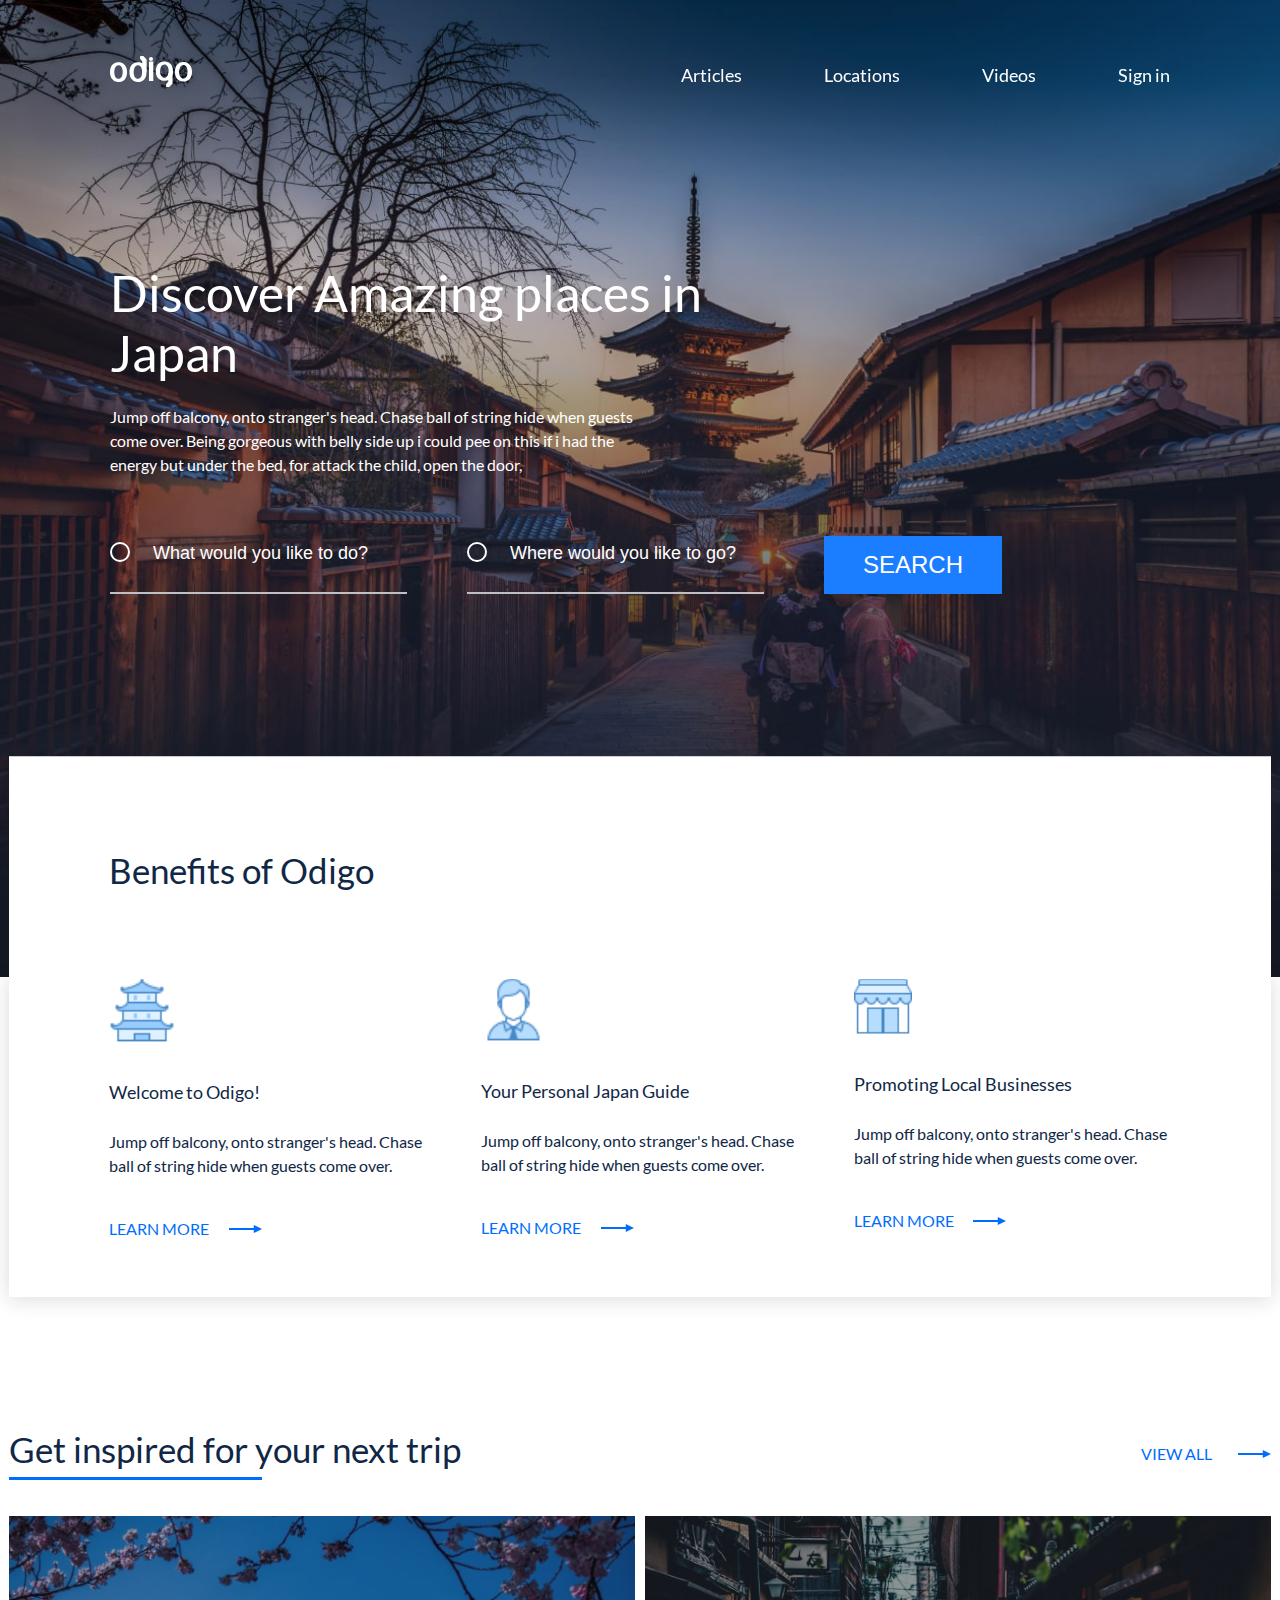
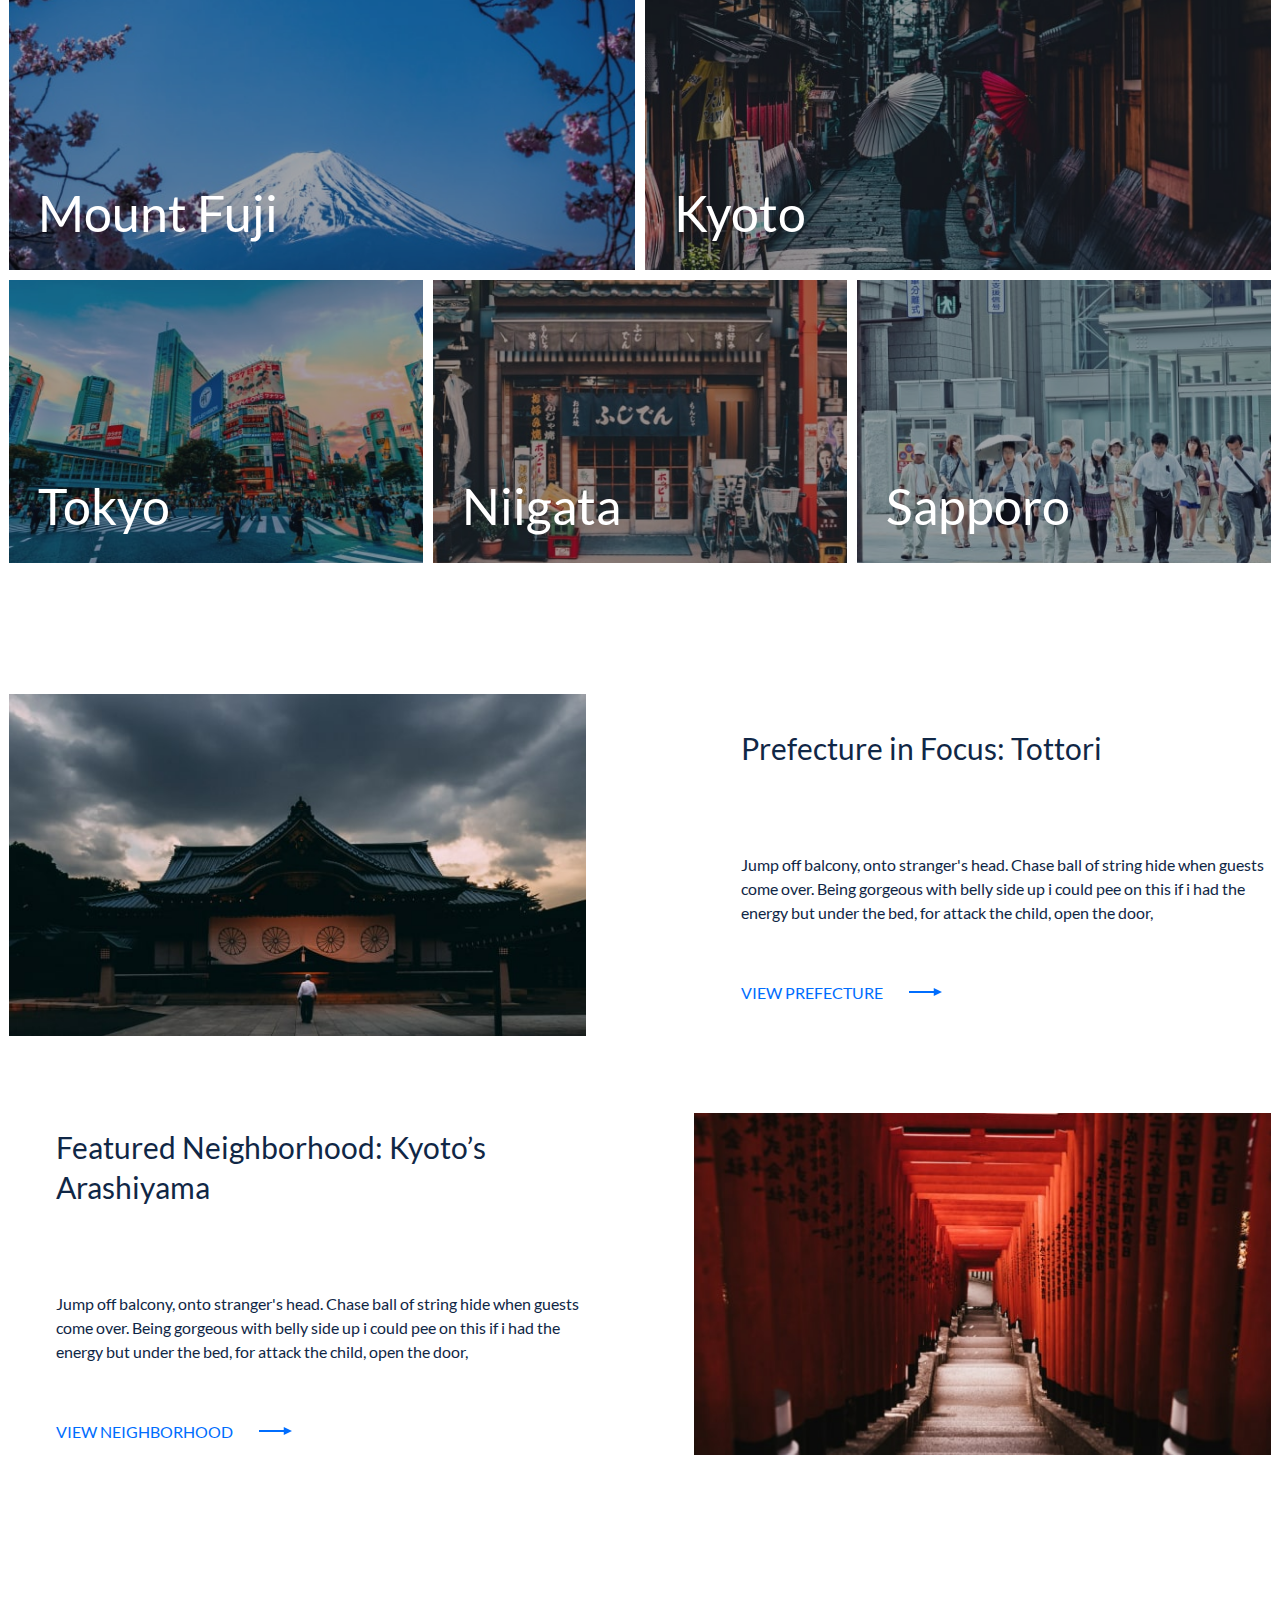
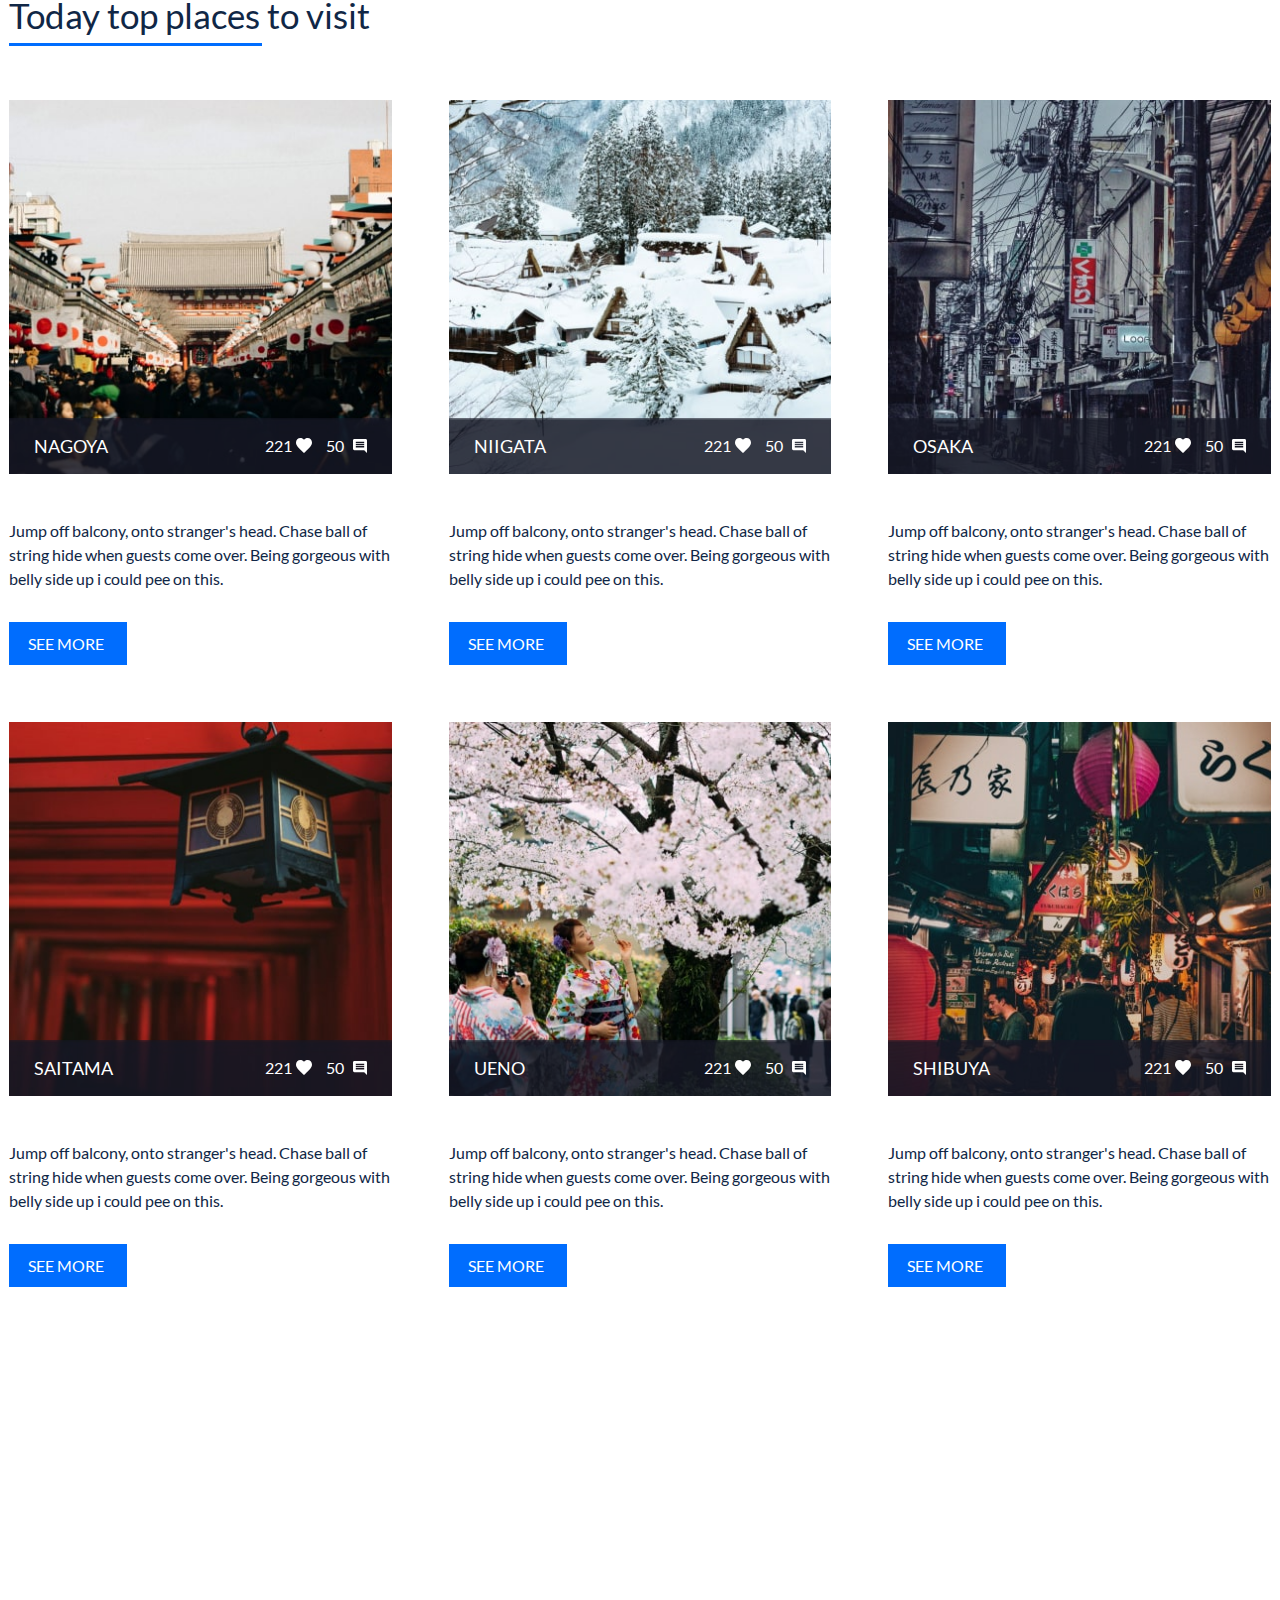
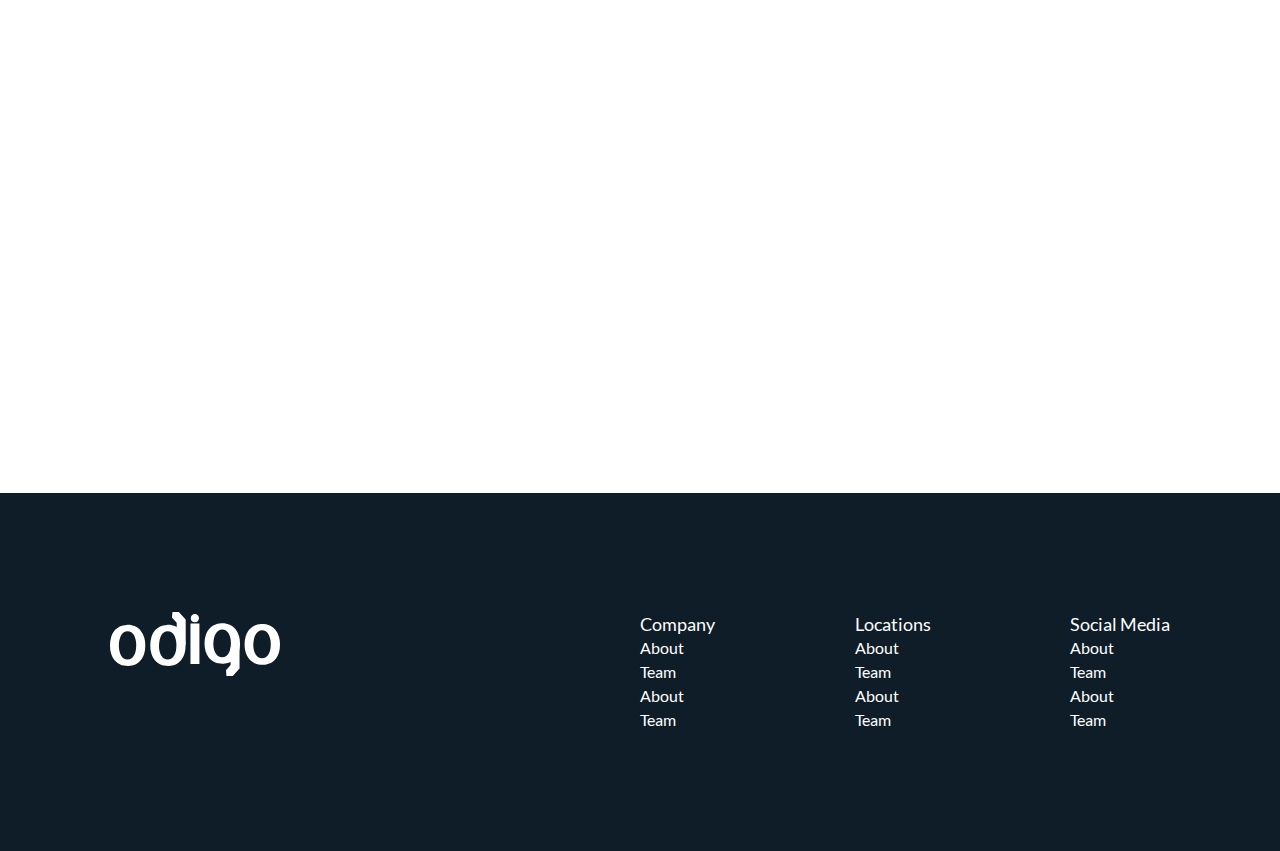
==== commit 980558f4: "Add files via upload" ====
--- a/index.html
+++ b/index.html
@@ -5,7 +5,7 @@
 	<meta name="viewport" content="width=device-width, initial-scale=1.0">
 	<meta http-equiv="X-UA-Compatible" content="ie=edge">
 	<title>Discover Amazing places in Japan</title>
-	<link rel="stylesheet" href="./css/style.css">
+	<link rel="stylesheet" href="./css/style.min.css">
 </head>
 <body>
 	<!-- Header start -->
@@ -139,7 +139,7 @@
 				<div class="places_cards">
 				
 					<figure class="places_card places_card_size_lg">
-						<img src="./img/place-1.jpg" alt="Mount Fuji" class="places_card-pic  places_card-pic_size_lg">
+						<img src="./img/place-1-min.jpg" alt="Mount Fuji" class="places_card-pic  places_card-pic_size_lg">
 						<figcaption class="places_card-title">
 							Mount Fuji
 						</figcaption>
@@ -147,7 +147,7 @@
 					</figure>
 					
 					<figure class="places_card places_card_size_lg">
-						<img src="./img/place-2.jpg" alt="Kyoto" class="places_card-pic places_card-pic_size_lg">
+						<img src="./img/place-2-min.jpg" alt="Kyoto" class="places_card-pic places_card-pic_size_lg">
 						<figcaption class="places_card-title">
 							Kyoto
 						</figcaption>
@@ -155,7 +155,7 @@
 					</figure>
 					
 					<figure class="places_card places_card_size_sm">
-						<img src="./img/place-3.jpg" alt="Tokyo" class="places_card-pic places_card-pic_size_sm">
+						<img src="./img/place-3-min.jpg" alt="Tokyo" class="places_card-pic places_card-pic_size_sm">
 						<figcaption class="places_card-title">
 							Tokyo
 						</figcaption>
@@ -163,7 +163,7 @@
 					</figure>
 					
 					<figure class="places_card places_card_size_sm">
-						<img src="./img/place-4.jpg" alt="Niigata" class="places_card-pic places_card-pic_size_sm">
+						<img src="./img/place-4-min.jpg" alt="Niigata" class="places_card-pic places_card-pic_size_sm">
 						<figcaption class="places_card-title">
 							Niigata
 						</figcaption>
@@ -171,7 +171,7 @@
 					</figure>
 					
 					<figure class="places_card places_card_size_sm">
-						<img src="./img/place-5.jpg" alt="Sapporo" class="places_card-pic places_card-pic_size_sm">
+						<img src="./img/place-5-min.jpg" alt="Sapporo" class="places_card-pic places_card-pic_size_sm">
 						<figcaption class="places_card-title">
 							Sapporo
 						</figcaption>
@@ -191,7 +191,7 @@
 			
 				<div class="tours_tour tour">
 					<div class="tour_pic">
-						<img src="./img/tour-1.jpg" alt="Prefecture in Focus: Tottori" class="tour_thumb">
+						<img src="./img/tour-1-min.jpg" alt="Prefecture in Focus: Tottori" class="tour_thumb">
 					</div>
 					<div class="tour_info">
 						<h3 class="tour_title">
@@ -215,7 +215,7 @@
 						<a href="#!" class="tour_more">VIEW NEIGHBORHOOD</a>
 					</div>
 					<div class="tour_pic tour_pic_mob-first">
-						<img src="./img/tour-2.jpg" alt="Featured Neighborhood: Kyoto’s Arashiyama" class="tour_thumb">
+						<img src="./img/tour-2-min.jpg" alt="Featured Neighborhood: Kyoto’s Arashiyama" class="tour_thumb">
 					</div>
 				</div>
 				
@@ -236,7 +236,7 @@
 					
 					<div class="top_card">
 						<div class="top_card-pic">
-							<img src="./img/top-pic-1.jpg" alt="NAGOYA" class="top_card-thumb">
+							<img src="./img/top-pic-1-min.jpg" alt="NAGOYA" class="top_card-thumb">
 							<div class="top_card-stats">
 								<h3 class="top_card-title">
 									NAGOYA
@@ -261,7 +261,7 @@
 					
 					<div class="top_card">
 						<div class="top_card-pic">
-							<img src="./img/top-pic-2.jpg" alt="NIIGATA" class="top_card-thumb">
+							<img src="./img/top-pic-2-min.jpg" alt="NIIGATA" class="top_card-thumb">
 							<div class="top_card-stats">
 								<h3 class="top_card-title">
 									NIIGATA
@@ -286,7 +286,7 @@
 					
 					<div class="top_card">
 						<div class="top_card-pic">
-							<img src="./img/top-pic-3.jpg" alt="OSAKA" class="top_card-thumb">
+							<img src="./img/top-pic-3-min.jpg" alt="OSAKA" class="top_card-thumb">
 							<div class="top_card-stats">
 								<h3 class="top_card-title">
 									OSAKA
@@ -311,7 +311,7 @@
 					
 					<div class="top_card">
 						<div class="top_card-pic">
-							<img src="./img/top-pic-4.jpg" alt="SAITAMA" class="top_card-thumb">
+							<img src="./img/top-pic-4-min.jpg" alt="SAITAMA" class="top_card-thumb">
 							<div class="top_card-stats">
 								<h3 class="top_card-title">
 									SAITAMA
@@ -336,7 +336,7 @@
 					
 					<div class="top_card">
 						<div class="top_card-pic">
-							<img src="./img/top-pic-5.jpg" alt="UENO" class="top_card-thumb">
+							<img src="./img/top-pic-5-min.jpg" alt="UENO" class="top_card-thumb">
 							<div class="top_card-stats">
 								<h3 class="top_card-title">
 									UENO
@@ -361,7 +361,7 @@
 					
 					<div class="top_card">
 						<div class="top_card-pic">
-							<img src="./img/top-pic-6.jpg" alt="SHIBUYA" class="top_card-thumb">
+							<img src="./img/top-pic-6-min.jpg" alt="SHIBUYA" class="top_card-thumb">
 							<div class="top_card-stats">
 								<h3 class="top_card-title">
 									SHIBUYA
@@ -463,6 +463,6 @@
 			</div>
 		</div>
 	</footer>
-	<script src="./js/main.js"></script>
+	<script src="./js/main.min.js"></script>
 </body>
 </html>--- a/css/style.min.css
+++ b/css/style.min.css
@@ -0,0 +1 @@
+html,body,div,span,applet,object,iframe,h1,h2,h3,h4,h5,h6,p,blockquote,pre,a,abbr,acronym,address,big,cite,code,del,dfn,em,img,ins,kbd,q,s,samp,small,strike,strong,sub,sup,tt,var,b,u,i,center,dl,dt,dd,ol,ul,li,fieldset,form,label,legend,table,caption,tbody,tfoot,thead,tr,th,td,article,aside,canvas,details,embed,figure,figcaption,footer,header,hgroup,menu,nav,output,ruby,section,summary,time,mark,audio,video{margin:0;padding:0;border:0;font-size:100%;font:inherit;vertical-align:baseline}:focus{outline:0}article,aside,details,figcaption,figure,footer,header,hgroup,menu,nav,section{display:block}body{line-height:1}ol,ul{list-style:none}blockquote,q{quotes:none}blockquote:before,blockquote:after,q:before,q:after{content:'';content:none}table{border-collapse:collapse;border-spacing:0}input[type=search]::-webkit-search-cancel-button,input[type=search]::-webkit-search-decoration,input[type=search]::-webkit-search-results-button,input[type=search]::-webkit-search-results-decoration{-webkit-appearance:none;-moz-appearance:none}input[type=search]{-webkit-appearance:none;-moz-appearance:none;-webkit-box-sizing:content-box;box-sizing:content-box}textarea{overflow:auto;vertical-align:top;resize:vertical}audio,canvas,video{display:inline-block;*display:inline;*zoom:1;max-width:100%}audio:not([controls]){display:none;height:0}[hidden]{display:none}html{font-size:100%;-webkit-text-size-adjust:100%;-ms-text-size-adjust:100%}a:focus{outline:thin dotted}a:active,a:hover{outline:0}img{border:0;-ms-interpolation-mode:bicubic}figure{margin:0}form{margin:0}fieldset{border:1px solid silver;margin:0 2px;padding:.35em .625em .75em}legend{border:0;padding:0;white-space:normal;*margin-left:-7px}button,input,select,textarea{font-size:100%;margin:0;vertical-align:baseline;*vertical-align:middle}button,input{line-height:normal}button,select{text-transform:none}button,html input[type="button"],/* 1 */input[type="reset"],input[type="submit"]{-webkit-appearance:button;cursor:pointer;*overflow:visible}button[disabled],html input[disabled]{cursor:default}input[type="checkbox"],input[type="radio"]{-webkit-box-sizing:border-box;box-sizing:border-box;padding:0;*height:13px;*width:13px}input[type="search"]{-webkit-appearance:textfield;-webkit-box-sizing:content-box;box-sizing:content-box}input[type="search"]::-webkit-search-cancel-button,input[type="search"]::-webkit-search-decoration{-webkit-appearance:none}button::-moz-focus-inner,input::-moz-focus-inner{border:0;padding:0}textarea{overflow:auto;vertical-align:top}table{border-collapse:collapse;border-spacing:0}html,button,input,select,textarea{color:#222}::-moz-selection{background:#b3d4fc;text-shadow:none}::selection{background:#b3d4fc;text-shadow:none}img{vertical-align:middle}fieldset{border:0;margin:0;padding:0}textarea{resize:vertical}.chromeframe{margin:.2em 0;background:#ccc;color:#000;padding:.2em 0}@font-face{font-family:'Lato';font-style:normal;font-weight:400;src:local(''),url('../fonts/lato-v23-latin-regular.woff2') format("woff2"),url('../fonts/lato-v23-latin-regular.woff') format("woff")}@font-face{font-family:'Lato';font-style:normal;font-weight:700;src:local(''),url('../fonts/lato-v23-latin-700.woff2') format("woff2"),url('../fonts/lato-v23-latin-700.woff') format("woff")}@font-face{font-family:'Lato';font-style:normal;font-weight:900;src:local(''),url('../fonts/lato-v23-latin-900.woff2') format("woff2"),url('../fonts/lato-v23-latin-900.woff') format("woff")}html{-webkit-box-sizing:border-box;box-sizing:border-box}*,::before,::after{-webkit-box-sizing:inherit;box-sizing:inherit}body{font-family:'Lato';font-style:normal;font-size:16px;line-height:1.2;font-weight:normal;color:#102746}img{max-width:100%;height:auto}.wrapper{max-width:1060px;margin-left:auto;margin-right:auto}.wrapper-full{max-width:1262px;margin:0 auto}.section-title{font-weight:500;font-size:35px;line-height:42px;position:relative;padding-bottom:10px}.section-title::after{display:block;content:'';width:253px;height:3px;background-color:#006DFE;position:absolute;bottom:0;left:0}.header{position:fixed;top:0;left:0;width:100%;-webkit-transition:.2s linear;-o-transition:.2s linear;transition:.2s linear;padding-bottom:20px;z-index:5}.header_active{background:#0E1D28}.header_wrapper{display:-webkit-box;display:-ms-flexbox;display:flex;-ms-flex-wrap:wrap;flex-wrap:wrap;-webkit-box-align:end;-ms-flex-align:end;align-items:flex-end;-webkit-box-pack:justify;-ms-flex-pack:justify;justify-content:space-between;padding-top:56px}.header_list{display:-webkit-box;display:-ms-flexbox;display:flex;-ms-flex-wrap:wrap;flex-wrap:wrap}.header_item{margin-right:82px}.header_item:last-child{margin-right:0}.header_link{font-size:18px;line-height:24px;color:#FFF;text-decoration:none}.header_link:hover,.header_link:focus,.header_link:active{opacity:.75}.header_burger{display:none;width:40px;height:28px;position:relative}.burger_line{display:block;width:100%;height:2px;background:#fff;position:absolute;left:0}.burger_line_first{top:0}.burger_line_second{top:50%;-webkit-transform:translateY(-50%);-ms-transform:translateY(-50%);transform:translateY(-50%)}.burger_line_third{bottom:0}.intro{background:url(../img/intro-bg-min.jpg) no-repeat center;background-size:cover;padding-top:263px;padding-bottom:15%}.intro_title{max-width:619px;font-weight:500;font-size:50px;line-height:60px;color:#fff;margin-bottom:22px}.intro_subtitle{max-width:546px;color:#fff;font-size:16px;line-height:24px;margin-bottom:59px}.search-form_info{display:-webkit-box;display:-ms-flexbox;display:flex;-ms-flex-wrap:wrap;flex-wrap:wrap}.search-form_field{width:297px;background:transparent url(../img/svg/circle-ico.svg) no-repeat left 6px;background-size:20px;border:0;border-bottom:2px solid #BFC0C5;margin-right:60px;padding-left:43px;padding-bottom:22px;font-weight:500;font-size:18px;color:#fff}.search-form_field::-webkit-input-placeholder{font-weight:500;font-size:18px;color:#fff}.search-form_field::-moz-placeholder{font-weight:500;font-size:18px;color:#fff}.search-form_field:-ms-input-placeholder{font-weight:500;font-size:18px;color:#fff}.search-form_field::-ms-input-placeholder{font-weight:500;font-size:18px;color:#fff}.search-form_field::placeholder{font-weight:500;font-size:18px;color:#fff}.search-form_submit{padding:15px 39px;text-transform:uppercase;font-weight:500;font-size:24px;color:#fff;background:#1B7DFF;border:0}.search-form_submit:hover,.search-form_submit:focus,.search-form_submit:active{background:#0c65da}.search-form_wrap{margin-bottom:18%}.benefits{margin-bottom:131px}.benefits_wrap{max-width:1262px;background-color:#fff;margin:0 auto;-webkit-box-shadow:0 2px 20px rgba(21,24,36,0.15993);box-shadow:0 2px 20px rgba(21,24,36,0.15993);position:relative}.benefits_title{width:100%;font-weight:500;font-size:35px;line-height:42px;padding:93px 100px 88px;position:absolute;top:0;left:0;-webkit-transform:translateY(-99%);-ms-transform:translateY(-99%);transform:translateY(-99%);background-color:#fff}.benefits_cards{display:-ms-grid;display:grid;-ms-grid-columns:1fr 55px 1fr 55px 1fr;grid-template-columns:repeat(3,1fr);grid-column-gap:55px;padding:0 100px}.benefits_card{-ms-grid-column-span:1;grid-column:span 1;margin-bottom:56px}.benefits_card-pic{max-width:66px;margin-bottom:37px}.benefits_card-thumb{display:block}.benefits_card-title{font-weight:500;font-size:18px;line-height:24px;margin-bottom:26px}.benefits_card-desc{font-size:16px;line-height:24px;margin-bottom:39px}.benefits_card-more{display:inline-block;padding-right:59px;font-size:16px;line-height:24px;color:#006DFE;text-decoration:none;background:url(../img/svg/arrow-right-ico.svg) no-repeat 95% center;-webkit-transition:.2s all;-o-transition:.2s all;transition:.2s all}.benefits_card-more:hover,.benefits_card-more:focus{background:url(../img/svg/arrow-right-ico.svg) no-repeat right center}.places{margin-bottom:131px}.places_caption{display:-webkit-box;display:-ms-flexbox;display:flex;-ms-flex-wrap:wrap;flex-wrap:wrap;-webkit-box-align:center;-ms-flex-align:center;align-items:center;-webkit-box-pack:justify;-ms-flex-pack:justify;justify-content:space-between;margin-bottom:36px}.places_title{margin-right:15px}.places_view-all{font-size:16px;color:#006DFE;text-decoration:none;padding-right:59px;background:url(../img/svg/arrow-right-ico.svg) no-repeat right center}.places_view-all:hover,.places_view-all:focus{opacity:.65}.places_cards{display:-ms-grid;display:grid;-ms-grid-columns:1fr 10px 1fr 10px 1fr 10px 1fr 10px 1fr 10px 1fr;grid-template-columns:repeat(6,1fr);grid-column-gap:10px;grid-row-gap:10px}.places_card{position:relative;overflow:hidden}.places_card::after{display:block;content:'';width:100%;height:100%;background-color:rgba(21,24,36,0.4);position:absolute;top:0;left:0;z-index:2}.places_card:hover .places_card-pic{-webkit-transform:scale(1.05);-ms-transform:scale(1.05);transform:scale(1.05)}.places_card-title{font-size:50px;line-height:60px;color:#FFF;position:absolute;bottom:27px;left:29px;z-index:3}.places_card_size_lg{-ms-grid-column-span:3;grid-column:span 3}.places_card_size_sm{-ms-grid-column-span:2;grid-column:span 2}.places_card-pic{width:100%;-webkit-transition:.15s all;-o-transition:.15s all;transition:.15s all}.places_card-pic_size_lg{height:354px;-o-object-fit:cover;object-fit:cover}.places_card-pic_size_sm{height:283px;-o-object-fit:cover;object-fit:cover}.places_card-link{position:absolute;top:0;left:0;width:100%;height:100%;z-index:4}.tours{margin-bottom:139px}.tours_tour{display:-ms-grid;display:grid;-ms-grid-columns:1fr 108px 1fr;grid-template-columns:repeat(2,1fr);grid-column-gap:108px;-webkit-box-align:center;-ms-flex-align:center;align-items:center;margin-bottom:77px}.tour_info{padding-left:47px}.tour_title{font-weight:500;font-size:30px;line-height:40px;margin-bottom:85px}.tour_desc{font-size:16px;line-height:24px;margin-bottom:58px}.tour_more{font-size:16px;color:#006DFE;text-decoration:none;padding-right:59px;background:url(../img/svg/arrow-right-ico.svg) no-repeat right center}.tour_more:hover,.tour_more:focus{opacity:.65}.top{margin-bottom:86px}.top_title{margin-bottom:54px}.top_cards{display:-ms-grid;display:grid;-ms-grid-columns:1fr 57px 1fr 57px 1fr 57px 1fr 57px 1fr 57px 1fr;grid-template-columns:repeat(6,1fr);grid-column-gap:57px;grid-row-gap:57px}.top_card-pic{position:relative;margin-bottom:45px}.top_card{display:-webkit-box;display:-ms-flexbox;display:flex;-webkit-box-orient:vertical;-webkit-box-direction:normal;-ms-flex-direction:column;flex-direction:column;-ms-grid-column-span:2;grid-column:span 2}.top_card-title{font-weight:500;font-size:18px;line-height:24px;color:#FFF;margin:0 auto 0 0}.top_card-stats{display:-webkit-box;display:-ms-flexbox;display:flex;-ms-flex-wrap:wrap;flex-wrap:wrap;-webkit-box-align:ceneter;-ms-flex-align:ceneter;align-items:ceneter;-webkit-box-pack:end;-ms-flex-pack:end;justify-content:flex-end;position:absolute;bottom:0;left:0;width:100%;background:rgba(21,24,36,0.6);padding:16px 25px}.top_card-likes{font-weight:500;font-size:16px;line-height:24px;color:#FFF;padding-right:20px;background:url(../img/svg/heart-ico.svg) no-repeat right;margin-right:14px}.top_card-commets{font-weight:500;font-size:16px;line-height:24px;color:#FFF;padding-right:23px;background:url(../img/svg/comment-ico.svg) no-repeat right}.top_card-desc{font-size:16px;line-height:24px;margin-bottom:31px}.top_card-more{width:118px;padding:12px 19px;background:#006DFE;text-decoration:none;color:#fff;font-size:16px;margin:auto 0 0}.top_card-more:hover,.top_card-more:focus,.top_card-more:active{background:#0c65da}.videos{width:100%}.videos_wrapper{max-width:1440px;margin:0 auto;position:relative}.videos_item{padding-top:56.25%}.video_element{position:absolute;top:0;left:0;width:100%;height:100%}.footer{background:#0E1D28;padding:119px 0}.footer_item{display:-webkit-box;display:-ms-flexbox;display:flex;-ms-flex-wrap:wrap;flex-wrap:wrap}.footer_logo{width:50%}.footer_nav{display:-webkit-box;display:-ms-flexbox;display:flex;-ms-flex-wrap:wrap;flex-wrap:wrap;-webkit-box-pack:justify;-ms-flex-pack:justify;justify-content:space-between;width:50%}.footer_menu-title{font-weight:500;font-size:18px;line-height:24px;color:#FFF}.footer_menu-link{font-weight:400;font-size:16px;line-height:24px;color:#FFF;text-decoration:none}.footer_menu-link:hover,.footer_menu-link:focus,.footer_menu-link:active{opacity:75%}@media (max-width: 1090px){.wrapper{padding:0 10px}.wrapper-full{padding:0 10px}}@media screen and (max-width: 960px){.benefits{margin-bottom:75px}.benefits_card{margin-bottom:50px}.search-form_field{margin-bottom:25px}.benefits_cards{padding:0 15px;grid-column-gap:35px}.benefits_title{padding:55px 15px}.benefits_wrap{-webkit-box-shadow:none;box-shadow:none}.places_card_size_lg{-ms-grid-column-span:6;grid-column:span 6}.places_card_size_sm{-ms-grid-column-span:6;grid-column:span 6}.tours_tour{grid-column-gap:35px}.tour_info{padding-left:0}.tour_title{margin-bottom:15px}.tour_desc{margin-bottom:15px}.top_card{-ms-grid-column-span:3;grid-column:span 3}.top_cards{grid-column-gap:25px;grid-row-gap:55px}.top_card-pic{margin-bottom:25px}.footer{padding:60px 0}}@media screen and (max-width: 767px){.section-title{margin-bottom:25px}.section-title::after{width:78px}.header_burger{display:block}.header_wrapper{padding-top:28px}.header_nav{width:100%;height:100%;position:fixed;top:0;left:0;background-color:#000;z-index:10;padding:75px;-webkit-transform:translateX(100%);-ms-transform:translateX(100%);transform:translateX(100%);-webkit-transition:.2s all linear;-o-transition:.2s all linear;transition:.2s all linear}.header_nav_active{-webkit-transform:translateX(0);-ms-transform:translateX(0);transform:translateX(0)}.header_item{width:100%;margin-right:0;margin-bottom:30px}.header_item:last-child{margin-bottom:0}.header_link{font-size:42px;line-height:48px}.header_nav-close{width:40px;height:40px;position:absolute;top:20px;right:20px;z-index:11}.header_nav-close-line{width:100%;display:block;height:2px;background-color:#fff;position:absolute;top:50%;-webkit-transform:translateY(-50%);-ms-transform:translateY(-50%);transform:translateY(-50%)}.header_nav-close-line:first-child{-webkit-transform:translateY(-50%) rotate(45deg);-ms-transform:translateY(-50%) rotate(45deg);transform:translateY(-50%) rotate(45deg)}.header_nav-close-line:last-child{-webkit-transform:translateY(-50%) rotate(-45deg);-ms-transform:translateY(-50%) rotate(-45deg);transform:translateY(-50%) rotate(-45deg)}.intro{padding-top:125px;padding-bottom:40%;max-height:760px}.intro_title{font-size:32px;line-height:48px}.intro_subtitle{font-size:14px}.search-form_wrap{margin-bottom:30%}.search-form_field{width:100%;margin-right:0;padding-bottom:12px;background:transparent url(../img/svg/circle-ico.svg) no-repeat left top 2px}.search-form_field::-webkit-input-placeholder{font-size:16px}.search-form_field::-moz-placeholder{font-size:16px}.search-form_field:-ms-input-placeholder{font-size:16px}.search-form_field::-ms-input-placeholder{font-size:16px}.search-form_field::placeholder{font-size:16px}.search-form_submit{width:100%}.benefits{margin-bottom:36px}.benefits_card{-ms-grid-column-span:3;grid-column:span 3;margin-bottom:40px}.benefits_card-pic{margin-bottom:20px}.benefits_card-title{margin-bottom:12px}.benefits_card-desc{margin-bottom:20px}.places{margin-bottom:76px}.places_card-pic_size_lg,.places_card-pic_size_sm{height:230px}.places_view-all{margin-bottom:25px}.places_caption{margin-bottom:0}.tours{margin-bottom:76px}.tours_tour{margin-bottom:50px}.tour_pic,.tour_info{-ms-grid-column-span:2;grid-column:span 2}.tour_pic{margin-bottom:12px}.tour_pic_mob-first{-ms-grid-row:-1;grid-row-start:-1}.top{margin-bottom:76px}.top_card{-ms-grid-column-span:6;grid-column:span 6}.top_card-stats{max-width:386px}.top_card-desc{margin-bottom:15px}.footer_logo{width:100%;margin-bottom:12px}.footer_nav{width:100%}.footer_menu{width:50%;margin-bottom:28px}}@media screen and (max-width: 500px){.header_nav{padding:75px 30px}}